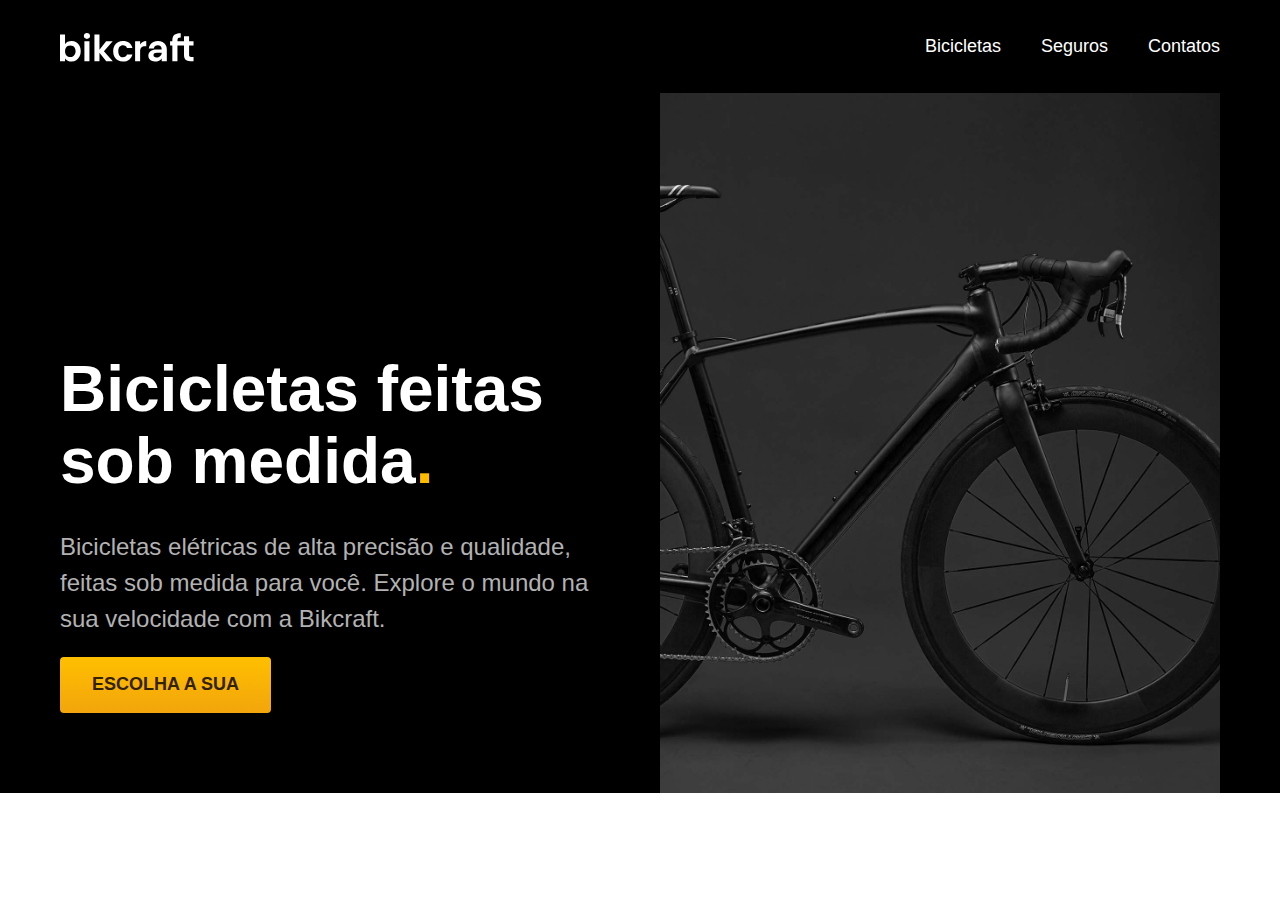
==== index.html @ 445f3d98 "introdução" ====
<!DOCTYPE html>
<html lang="pt-br">
<head>
    <meta charset="UTF-8">
    <meta name="viewport" content="width=device-width, initial-scale=1.0">
    <title>bikcraft - Bicicletas Elétricas</title>
    <meta name="description" content="Bicicletas elétricas de alta precisão
    e qualidade, feitas sob medida para
     você. Explore o mundo na sua velocidade com a Bikcraft.">
    <link rel="stylesheet" href="css/style.css">
</head>
<body>
<header class="header-bg">
    <div class="header">
        <a href="./"><img src="./img/bikcraft.svg" alt="logo"></a>

    <nav aria-label="primária">
        <ul class="header-menu">
            <li><a href="./bicicletas.html"> Bicicletas</a> </li>
            <li><a href="./seguros.html"> Seguros</a> </li>
            <li><a href="./contato.html"> Contatos</a> </li>
        </ul>

    </nav>
    </div>

</header>

<main class="introducao-bg">
    <div class="introducao">
        <div class="introducao-conteudo">
        <h1> Bicicletas feitas sob medida<span>.</span></h1>
        <p>Bicicletas elétricas de alta precisão e qualidade,
            feitas sob medida para você.
            Explore o mundo na sua velocidade com a Bikcraft.</p>
        <a href="./bicicletas.html">Escolha a sua</a>
        </div>
        <img src="./img/fotos/introducao.jpg" alt="bicicleta eletrica preta.">
    </div>

</main>
</body>
</html>
---- css/style.css ----
body {
    margin: 0px;
    font-family: Arial, Helvetica, sans-serif;
}

h1,
ul,
p {
    margin: 0px;
}

ul {
    padding: 0px;
    list-style: none;
}

a {
    text-decoration: none;
    color: inherit;
}

img {
    max-width: 100%;
    display: block;
}

.header-bg {
    background-color: #000000;
}

.header {
    display: flex;
    flex-wrap: wrap;
    gap: 20px;
    justify-content: space-between;
    align-items: center;
    box-sizing: border-box;
    padding: 20px;
    max-width: 1200px;
    margin-left: auto;
    margin-right: auto;
}

.header-menu {
    display: flex;
    flex-wrap: wrap;
    gap: 40px;
}

.header-menu a {
    color: #ffffff;
    display: inline-block;
    padding: 16px 0px;
    font-size: 18px;
    position: relative;
}

.header-menu a:after {
    content: "";
    display: block;
    height: 2px;
    width: 0px;
    background: #ffffff;
    margin-top: 4px;
    transition: 0.3s;
    position: absolute;
}

.header-menu a:hover:after {
    width: 100%;
}

@media (max-width: 800px) {
    .header-menu {
        gap: 20px;
    }
    .header-menu a {
        background: #111111;
        padding: 12px 16px;
        border-radius: 4px;
    }
    .header-menu a:hover {
        background-color: #2e2e2e;
    }
    .header a:after {
        display: none;
    }
}

@media (max-width: 600px) {
    .header-menu {
        gap: 12px;
    }
    .header-menu a {
        padding: 8px 12px;
        font-size: 14px;
    }
}

.introducao-bg {
    background: #000000;
    color: #ffffff;
}

.introducao {
    display: grid;
    grid-template-columns: 1fr 1fr;
    gap: 0px 40px;
    box-sizing: border-box;
    max-width: 1200px;
    padding-left: 20px;
    padding-right: 20px;
    margin-left: auto;
    margin-right: auto;
}

.introducao-conteudo {
    align-self: end;
    padding-bottom: 80px;
}

.introducao h1 {
    margin-bottom: 32px;
    font-size: 64px;
    line-height: 1.125;
}

.introducao h1 span {
    color: #ffbb00;
}

.introducao p {
    margin-bottom: 20px;
    font-size: 24px;
    line-height: 1.5;
    color: #b2b2b2;
}

.introducao a {
    display: inline-block;
    padding: 16px 32px;
    background: linear-gradient(#ffbf00, #f2a50c);
    border-radius: 4px;
    box-shadow: 0 1px 2px rgba(0, 0, 0, 0.1);
    text-transform: uppercase;
    color: #332200;
    font-size: 18px;
    line-height: 1.33;
    font-weight: bold;
}

.introducao a:hover {
    background: linear-gradient(#ffb60d, #e59317);
}
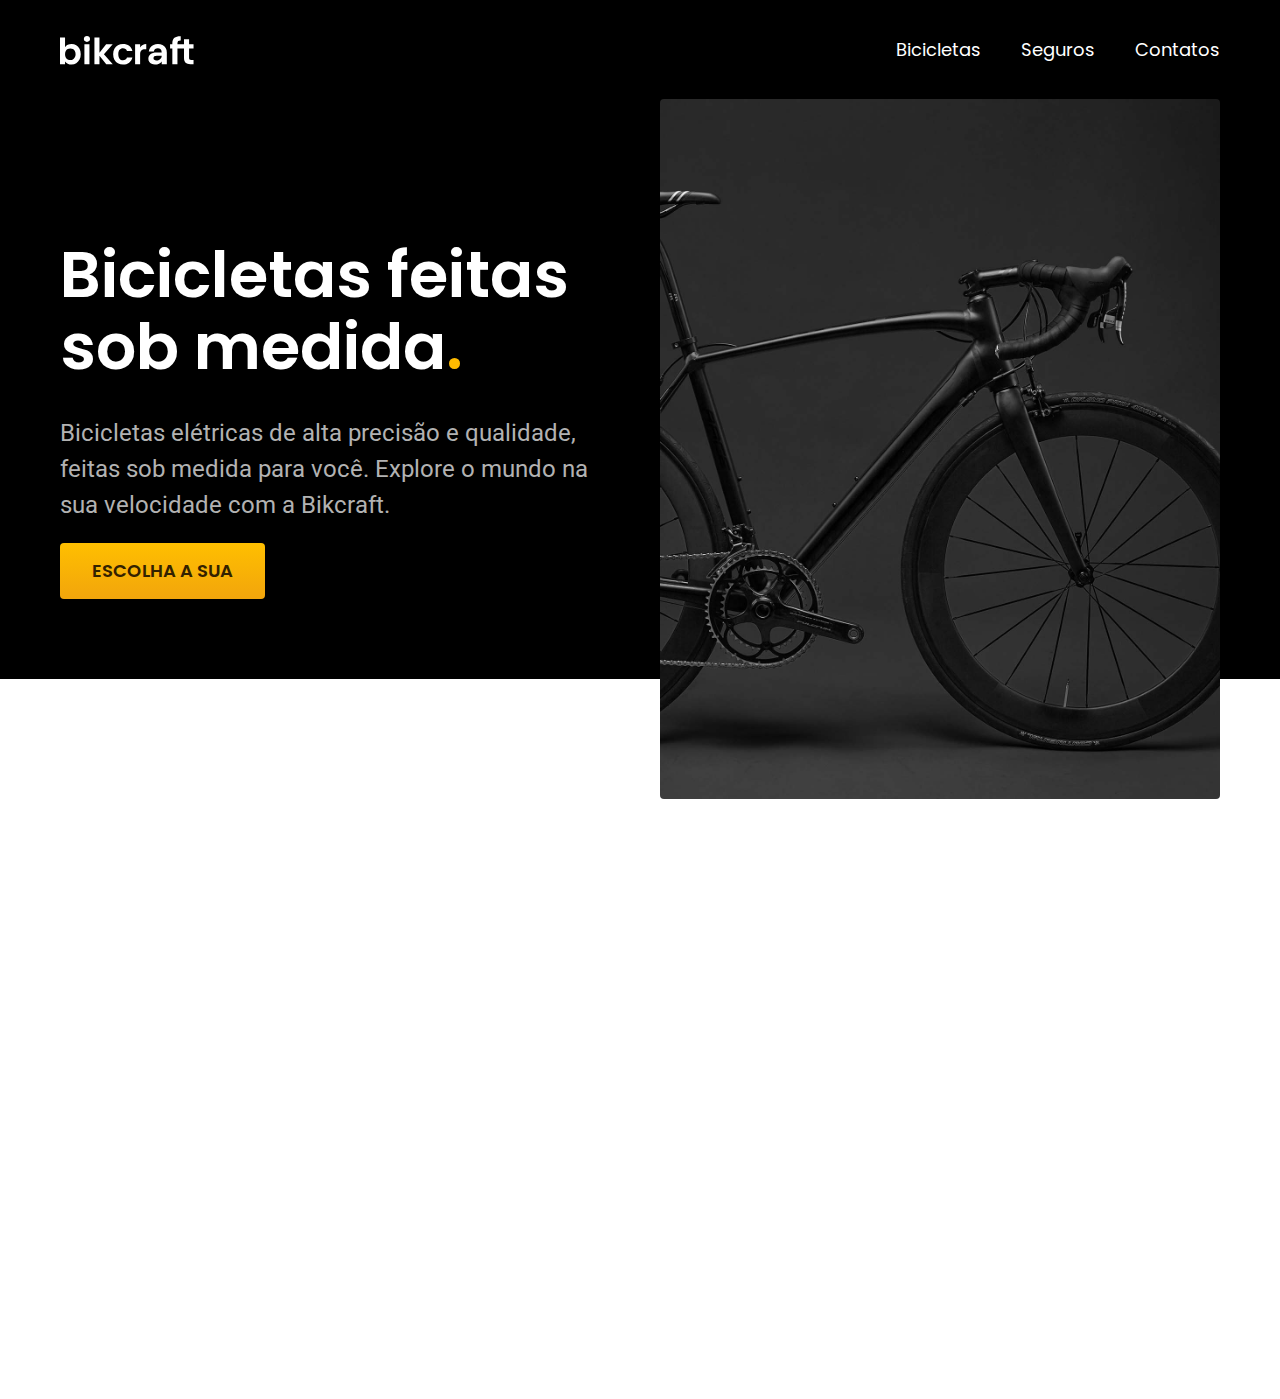
==== commit 9799bb34: "import css" ====
--- a/index.html
+++ b/index.html
@@ -8,6 +8,9 @@
     e qualidade, feitas sob medida para
      você. Explore o mundo na sua velocidade com a Bikcraft.">
     <link rel="stylesheet" href="css/style.css">
+    <link rel="preconnect" href="https://fonts.googleapis.com">
+    <link rel="preconnect" href="https://fonts.gstatic.com" crossorigin>
+    <link href="https://fonts.googleapis.com/css2?family=Poppins:wght@400;600&family=Roboto:wght@400;500&display=swap" rel="stylesheet">
 </head>
 <body>
 <header class="header-bg">
@@ -33,9 +36,11 @@
         <p>Bicicletas elétricas de alta precisão e qualidade,
             feitas sob medida para você.
             Explore o mundo na sua velocidade com a Bikcraft.</p>
-        <a href="./bicicletas.html">Escolha a sua</a>
+        <a class="botao" href="./bicicletas.html">Escolha a sua</a>
         </div>
+        <div>
         <img src="./img/fotos/introducao.jpg" alt="bicicleta eletrica preta.">
+        </div>
     </div>
 
 </main>
--- a/css/style.css
+++ b/css/style.css
@@ -1,154 +1,5 @@
-body {
-    margin: 0px;
-    font-family: Arial, Helvetica, sans-serif;
-}
+@import "global/header.css";
+@import "global/global.css";
+@import "home/introducao.css";
+@import "utilidades/componentes.css";
 
-h1,
-ul,
-p {
-    margin: 0px;
-}
-
-ul {
-    padding: 0px;
-    list-style: none;
-}
-
-a {
-    text-decoration: none;
-    color: inherit;
-}
-
-img {
-    max-width: 100%;
-    display: block;
-}
-
-.header-bg {
-    background-color: #000000;
-}
-
-.header {
-    display: flex;
-    flex-wrap: wrap;
-    gap: 20px;
-    justify-content: space-between;
-    align-items: center;
-    box-sizing: border-box;
-    padding: 20px;
-    max-width: 1200px;
-    margin-left: auto;
-    margin-right: auto;
-}
-
-.header-menu {
-    display: flex;
-    flex-wrap: wrap;
-    gap: 40px;
-}
-
-.header-menu a {
-    color: #ffffff;
-    display: inline-block;
-    padding: 16px 0px;
-    font-size: 18px;
-    position: relative;
-}
-
-.header-menu a:after {
-    content: "";
-    display: block;
-    height: 2px;
-    width: 0px;
-    background: #ffffff;
-    margin-top: 4px;
-    transition: 0.3s;
-    position: absolute;
-}
-
-.header-menu a:hover:after {
-    width: 100%;
-}
-
-@media (max-width: 800px) {
-    .header-menu {
-        gap: 20px;
-    }
-    .header-menu a {
-        background: #111111;
-        padding: 12px 16px;
-        border-radius: 4px;
-    }
-    .header-menu a:hover {
-        background-color: #2e2e2e;
-    }
-    .header a:after {
-        display: none;
-    }
-}
-
-@media (max-width: 600px) {
-    .header-menu {
-        gap: 12px;
-    }
-    .header-menu a {
-        padding: 8px 12px;
-        font-size: 14px;
-    }
-}
-
-.introducao-bg {
-    background: #000000;
-    color: #ffffff;
-}
-
-.introducao {
-    display: grid;
-    grid-template-columns: 1fr 1fr;
-    gap: 0px 40px;
-    box-sizing: border-box;
-    max-width: 1200px;
-    padding-left: 20px;
-    padding-right: 20px;
-    margin-left: auto;
-    margin-right: auto;
-}
-
-.introducao-conteudo {
-    align-self: end;
-    padding-bottom: 80px;
-}
-
-.introducao h1 {
-    margin-bottom: 32px;
-    font-size: 64px;
-    line-height: 1.125;
-}
-
-.introducao h1 span {
-    color: #ffbb00;
-}
-
-.introducao p {
-    margin-bottom: 20px;
-    font-size: 24px;
-    line-height: 1.5;
-    color: #b2b2b2;
-}
-
-.introducao a {
-    display: inline-block;
-    padding: 16px 32px;
-    background: linear-gradient(#ffbf00, #f2a50c);
-    border-radius: 4px;
-    box-shadow: 0 1px 2px rgba(0, 0, 0, 0.1);
-    text-transform: uppercase;
-    color: #332200;
-    font-size: 18px;
-    line-height: 1.33;
-    font-weight: bold;
-}
-
-.introducao a:hover {
-    background: linear-gradient(#ffb60d, #e59317);
-}
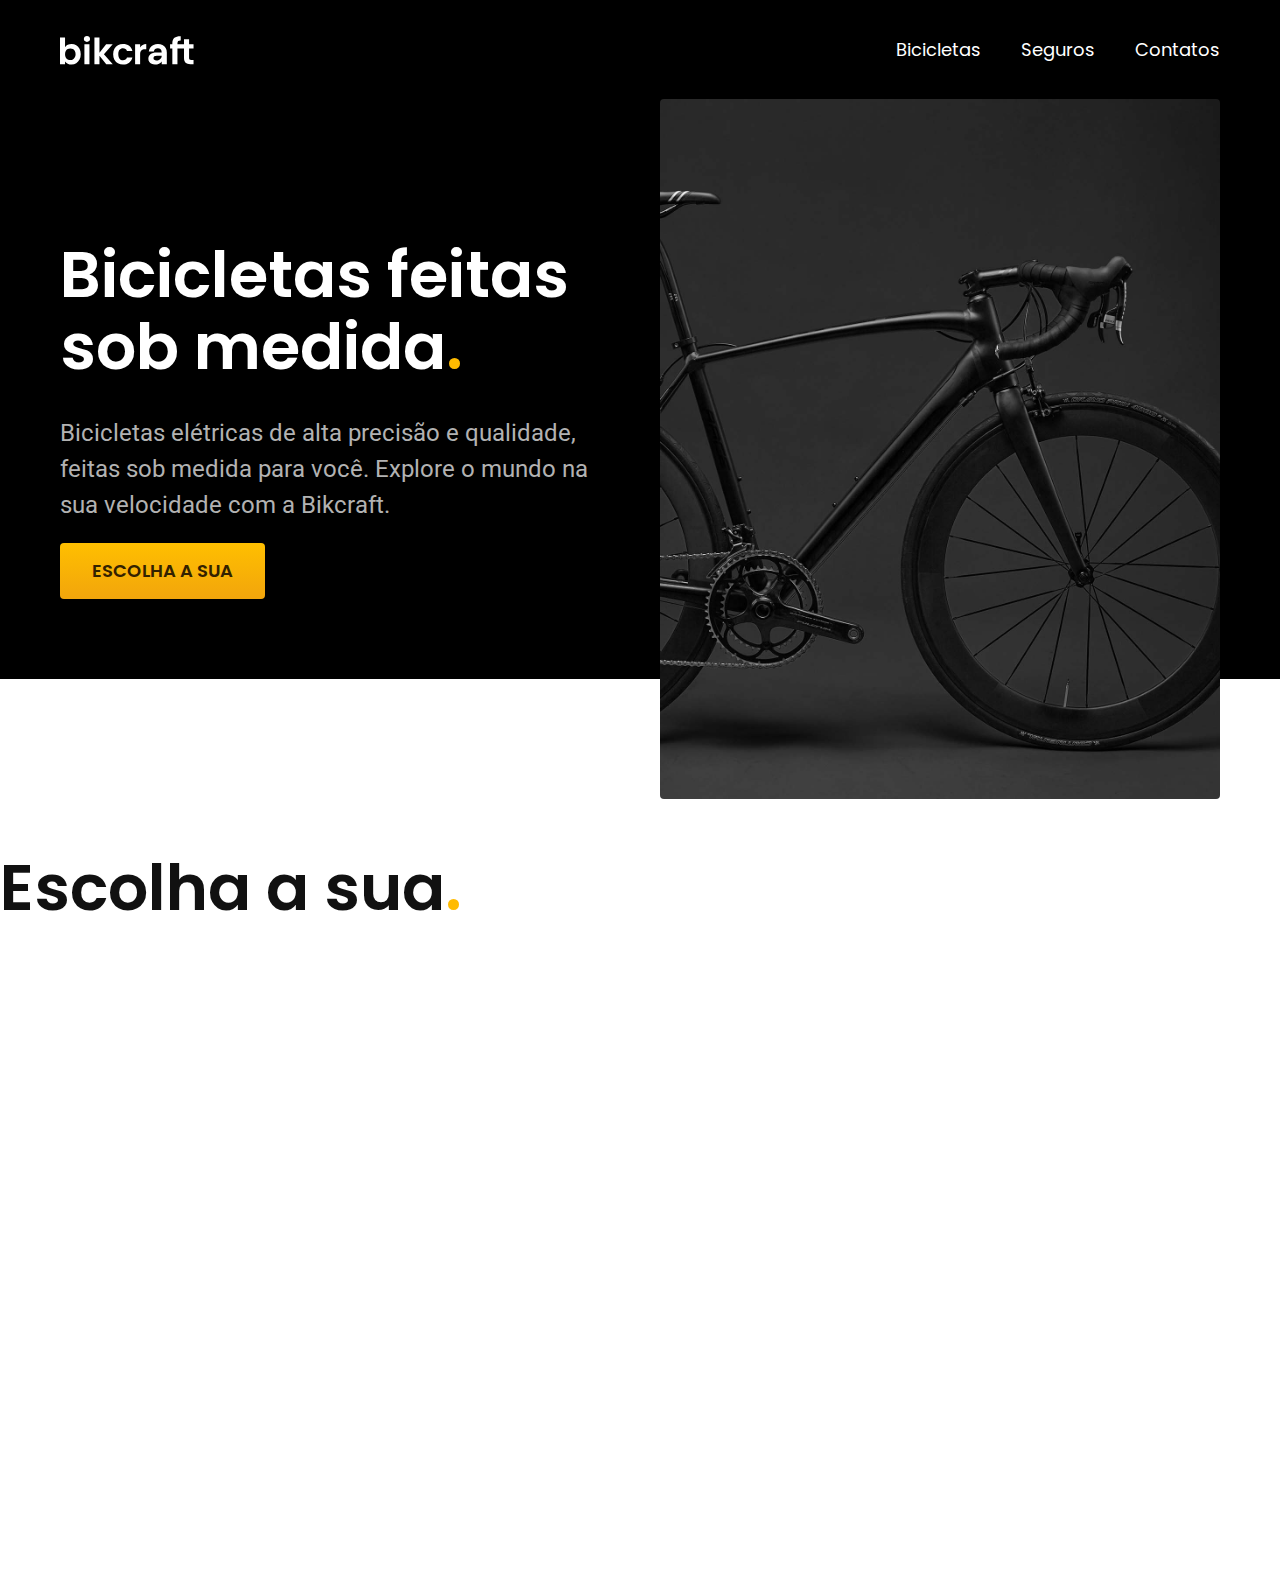
==== commit c0d3f41f: "css utilitario" ====
--- a/index.html
+++ b/index.html
@@ -18,7 +18,7 @@
         <a href="./"><img src="./img/bikcraft.svg" alt="logo"></a>
 
     <nav aria-label="primária">
-        <ul class="header-menu">
+        <ul class="header-menu cor-0">
             <li><a href="./bicicletas.html"> Bicicletas</a> </li>
             <li><a href="./seguros.html"> Seguros</a> </li>
             <li><a href="./contato.html"> Contatos</a> </li>
@@ -32,8 +32,8 @@
 <main class="introducao-bg">
     <div class="introducao">
         <div class="introducao-conteudo">
-        <h1> Bicicletas feitas sob medida<span>.</span></h1>
-        <p>Bicicletas elétricas de alta precisão e qualidade,
+        <h1 class="texto-grande cor-0"> Bicicletas feitas sob medida<span class="cor-p1">.</span></h1>
+        <p class="texto-medio cor-5 ">Bicicletas elétricas de alta precisão e qualidade,
             feitas sob medida para você.
             Explore o mundo na sua velocidade com a Bikcraft.</p>
         <a class="botao" href="./bicicletas.html">Escolha a sua</a>
@@ -44,5 +44,7 @@
     </div>
 
 </main>
+
+<h2 class="texto-grande"> Escolha a sua<span class="cor-p1">.</span></h2>
 </body>
 </html>--- a/css/style.css
+++ b/css/style.css
@@ -1,5 +1,13 @@
+@import "global/global.css";
+@import"./utilidades/tipografia.css";
+@import"./utilidades/cores.css";
 @import "global/header.css";
-@import "global/global.css";
-@import "home/introducao.css";
+
+
+/*Utilidades*/
 @import "utilidades/componentes.css";
 
+
+/*Home*/
+@import "home/introducao.css";
+
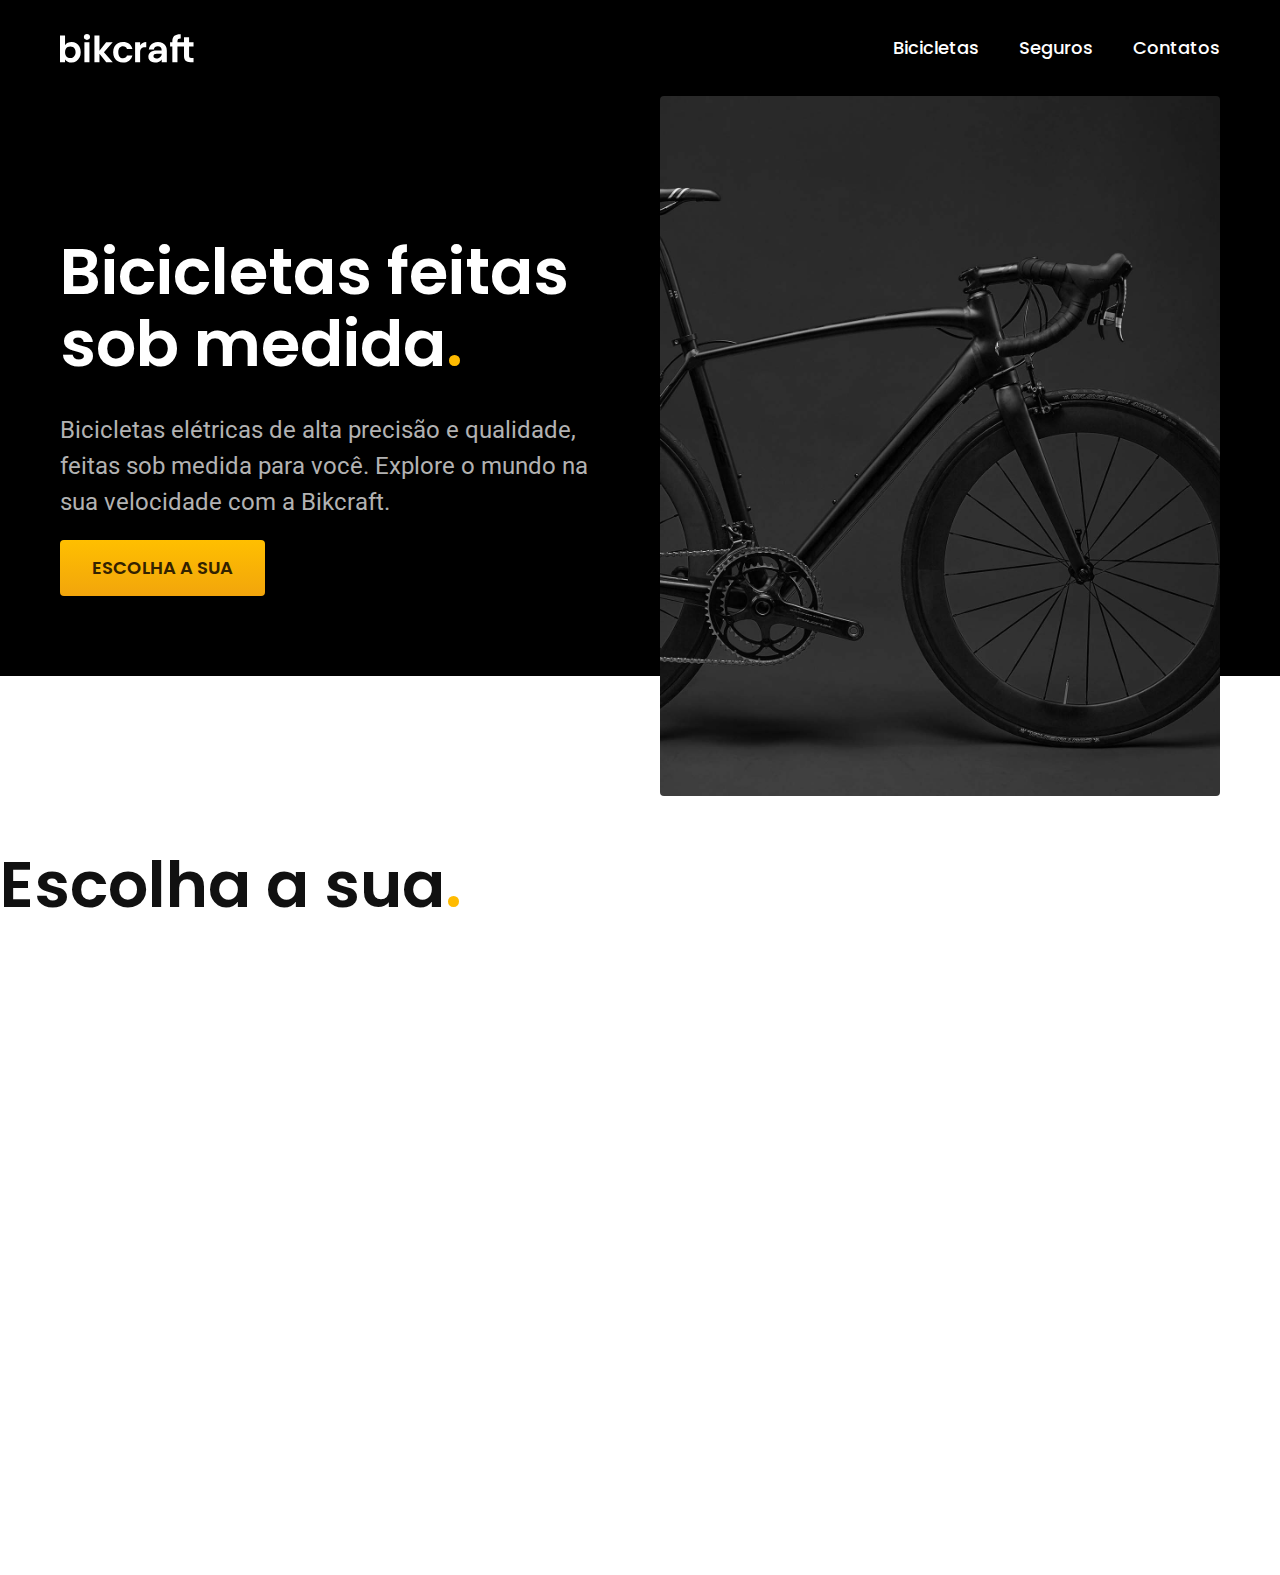
==== commit 6e128f8d: "tipografia utilitario" ====
--- a/index.html
+++ b/index.html
@@ -18,7 +18,7 @@
         <a href="./"><img src="./img/bikcraft.svg" alt="logo"></a>
 
     <nav aria-label="primária">
-        <ul class="header-menu cor-0">
+        <ul class="header-menu font-1-m cor-0">
             <li><a href="./bicicletas.html"> Bicicletas</a> </li>
             <li><a href="./seguros.html"> Seguros</a> </li>
             <li><a href="./contato.html"> Contatos</a> </li>
@@ -32,8 +32,8 @@
 <main class="introducao-bg">
     <div class="introducao">
         <div class="introducao-conteudo">
-        <h1 class="texto-grande cor-0"> Bicicletas feitas sob medida<span class="cor-p1">.</span></h1>
-        <p class="texto-medio cor-5 ">Bicicletas elétricas de alta precisão e qualidade,
+        <h1 class="font-1-xxl cor-0"> Bicicletas feitas sob medida<span class="cor-p1">.</span></h1>
+        <p class="font-2-l cor-5 ">Bicicletas elétricas de alta precisão e qualidade,
             feitas sob medida para você.
             Explore o mundo na sua velocidade com a Bikcraft.</p>
         <a class="botao" href="./bicicletas.html">Escolha a sua</a>
@@ -45,6 +45,6 @@
 
 </main>
 
-<h2 class="texto-grande"> Escolha a sua<span class="cor-p1">.</span></h2>
+<h2 class="font-1-xxl"> Escolha a sua<span class="cor-p1">.</span></h2>
 </body>
 </html>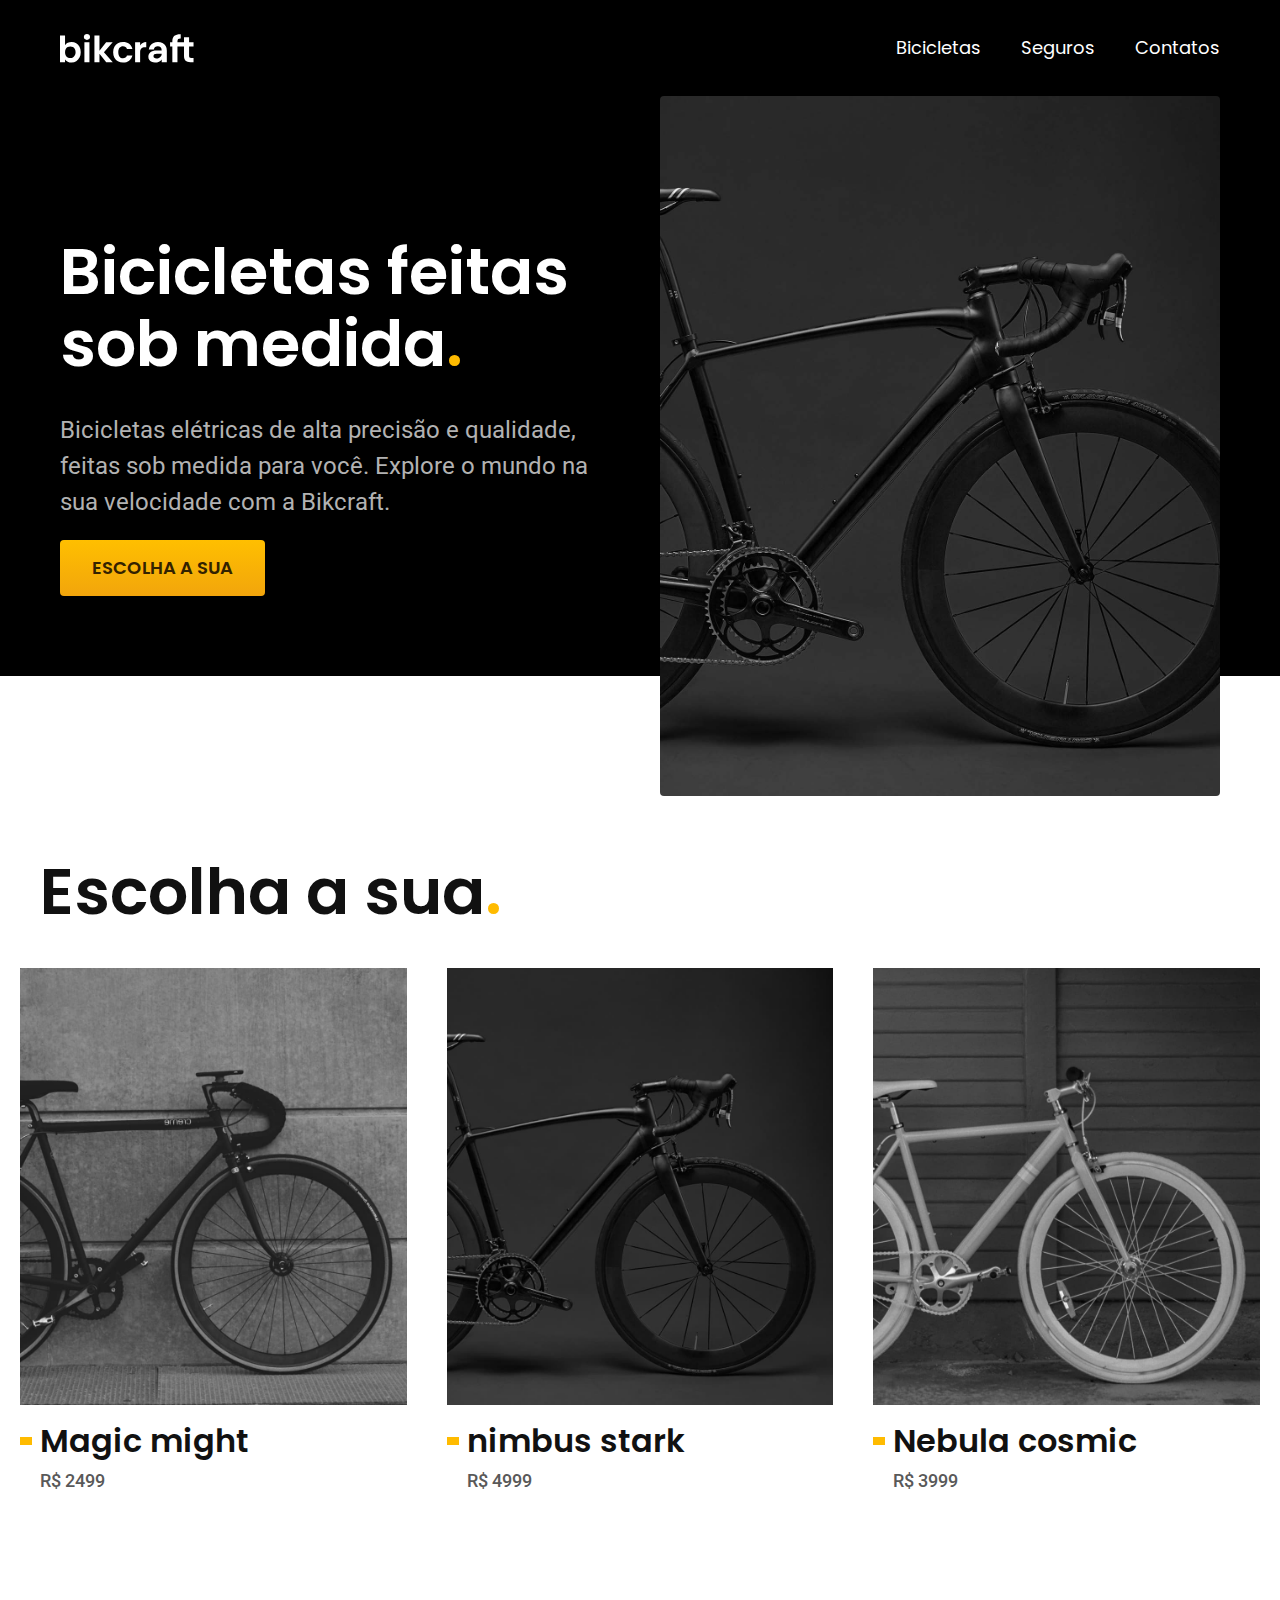
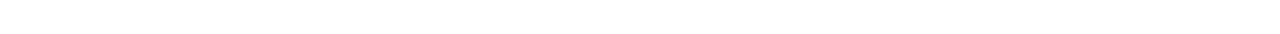
==== commit b75112e4: "bicicletas lista css" ====
--- a/index.html
+++ b/index.html
@@ -10,21 +10,22 @@
     <link rel="stylesheet" href="css/style.css">
     <link rel="preconnect" href="https://fonts.googleapis.com">
     <link rel="preconnect" href="https://fonts.gstatic.com" crossorigin>
-    <link href="https://fonts.googleapis.com/css2?family=Poppins:wght@400;600&family=Roboto:wght@400;500&display=swap" rel="stylesheet">
+    <link href="https://fonts.googleapis.com/css2?family=Poppins:wght@400;600&family=Roboto:wght@400;500&display=swap"
+          rel="stylesheet">
 </head>
 <body>
 <header class="header-bg">
     <div class="header">
         <a href="./"><img src="./img/bikcraft.svg" alt="logo"></a>
 
-    <nav aria-label="primária">
-        <ul class="header-menu font-1-m cor-0">
-            <li><a href="./bicicletas.html"> Bicicletas</a> </li>
-            <li><a href="./seguros.html"> Seguros</a> </li>
-            <li><a href="./contato.html"> Contatos</a> </li>
-        </ul>
+        <nav aria-label="primária">
+            <ul class="header-menu font-1-m cor-0">
+                <li><a href="./bicicletas.html"> Bicicletas</a></li>
+                <li><a href="./seguros.html"> Seguros</a></li>
+                <li><a href="./contato.html"> Contatos</a></li>
+            </ul>
 
-    </nav>
+        </nav>
     </div>
 
 </header>
@@ -32,19 +33,43 @@
 <main class="introducao-bg">
     <div class="introducao">
         <div class="introducao-conteudo">
-        <h1 class="font-1-xxl cor-0"> Bicicletas feitas sob medida<span class="cor-p1">.</span></h1>
-        <p class="font-2-l cor-5 ">Bicicletas elétricas de alta precisão e qualidade,
-            feitas sob medida para você.
-            Explore o mundo na sua velocidade com a Bikcraft.</p>
-        <a class="botao" href="./bicicletas.html">Escolha a sua</a>
+            <h1 class="font-1-xxl cor-0"> Bicicletas feitas sob medida<span class="cor-p1">.</span></h1>
+            <p class="font-2-l cor-5 ">Bicicletas elétricas de alta precisão e qualidade,
+                feitas sob medida para você.
+                Explore o mundo na sua velocidade com a Bikcraft.</p>
+            <a class="botao" href="./bicicletas.html">Escolha a sua</a>
         </div>
         <div>
-        <img src="./img/fotos/introducao.jpg" alt="bicicleta eletrica preta.">
+            <img src="./img/fotos/introducao.jpg" alt="bicicleta eletrica preta.">
         </div>
     </div>
 
 </main>
+<article class="bicicletas-lista">
+    <h2 class="font-1-xxl"> Escolha a sua<span class="cor-p1">.</span></h2>
 
-<h2 class="font-1-xxl"> Escolha a sua<span class="cor-p1">.</span></h2>
+    <ul>
+        <li><a href="./bicicletas/magic.html">
+            <img src="img/bicicletas/magic-home.jpg " alt="Bicicleta preta">
+            <h3 class="font-1-xl"> Magic might</h3>
+            <span class="font-2-m cor-8"> R$ 2499</span>
+        </a>
+        </li>
+        <li><a href="./bicicletas/ninmbus.html">
+            <img src="img/bicicletas/nimbus-home.jpg " alt="Bicicleta preta">
+            <h3 class="font-1-xl"> nimbus stark</h3>
+            <span class="font-2-m cor-8"> R$ 4999</span>
+        </a>
+        </li>
+        <li><a href="./bicicletas/nebula.html">
+            <img src="img/bicicletas/nebula-home.jpg " alt="Bicicleta preta">
+            <h3 class="font-1-xl"> Nebula cosmic</h3>
+            <span class="font-2-m cor-8"> R$ 3999</span>
+        </a>
+        </li>
+
+    </ul>
+</article>
+
 </body>
 </html>--- a/css/style.css
+++ b/css/style.css
@@ -11,3 +11,5 @@
 /*Home*/
 @import "home/introducao.css";
 
+/*Bicicletas*/
+@import "bicicletas/bicicletas-lista.css";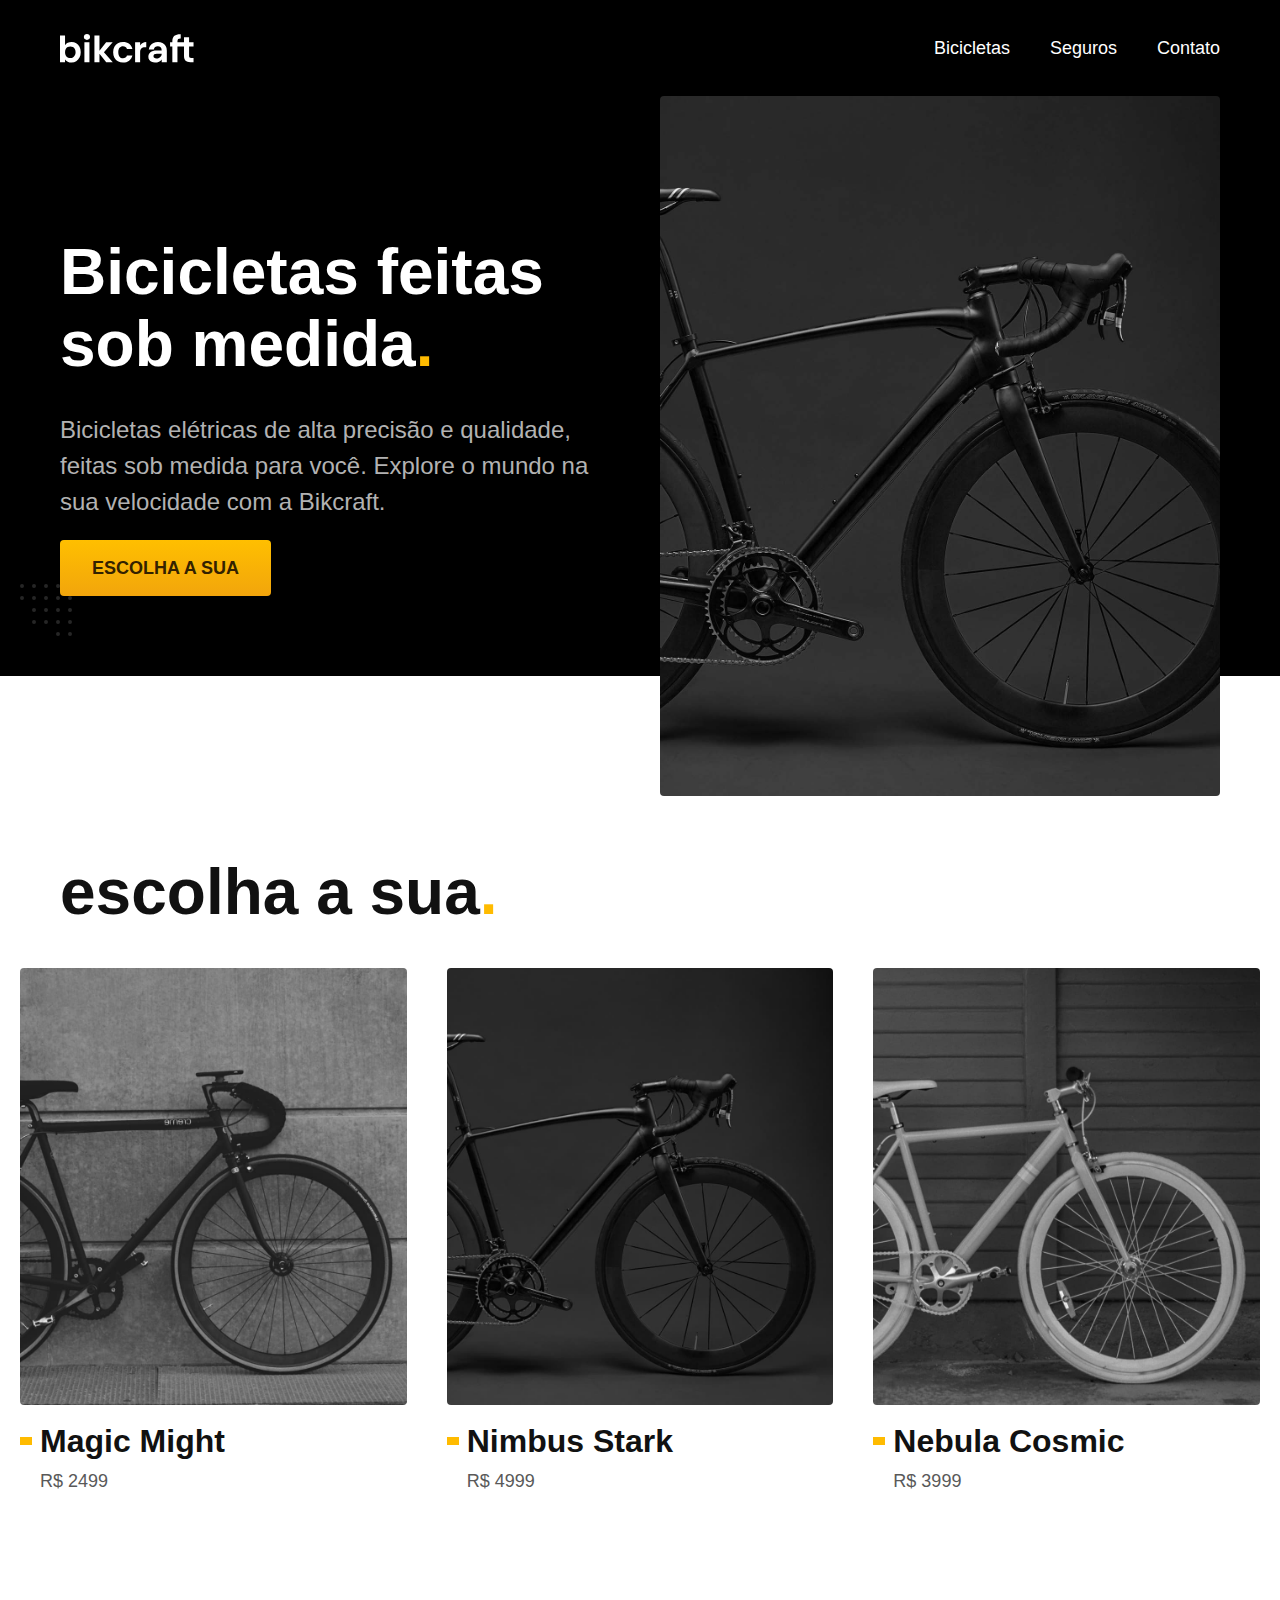
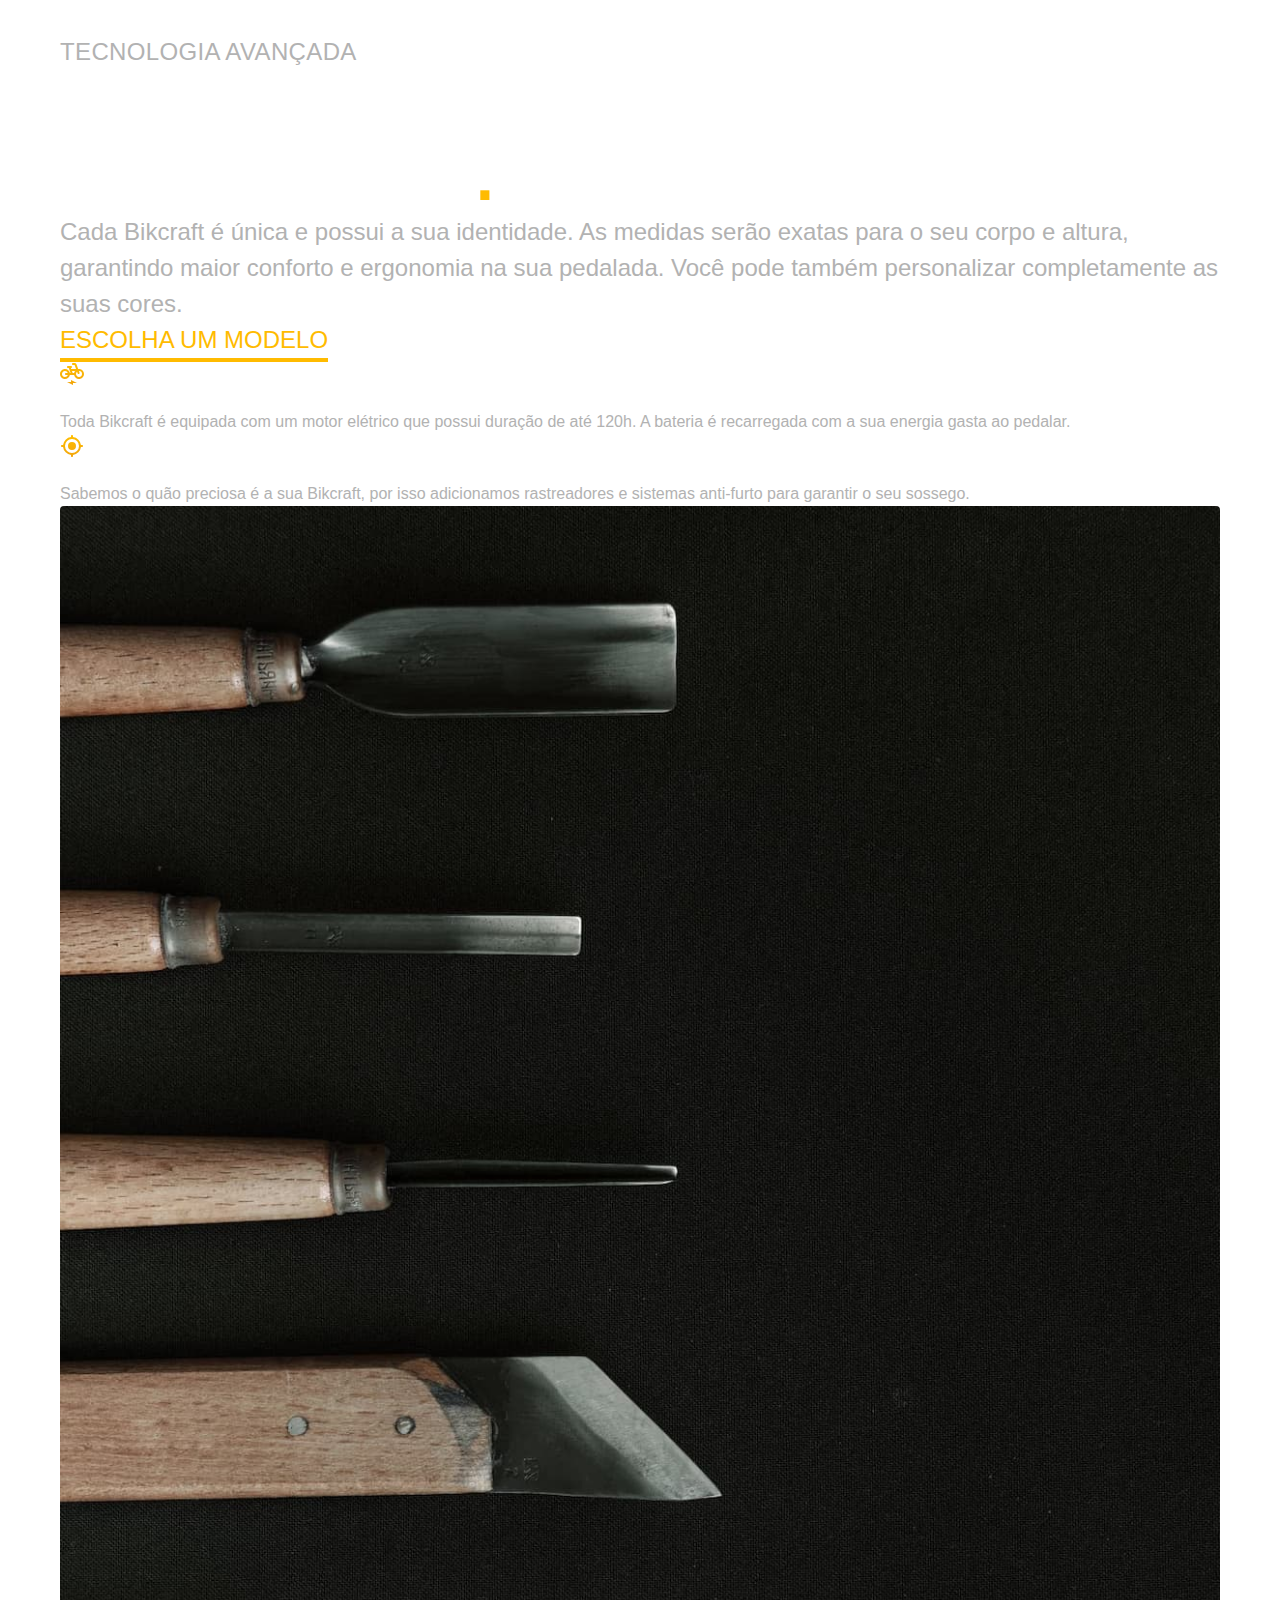
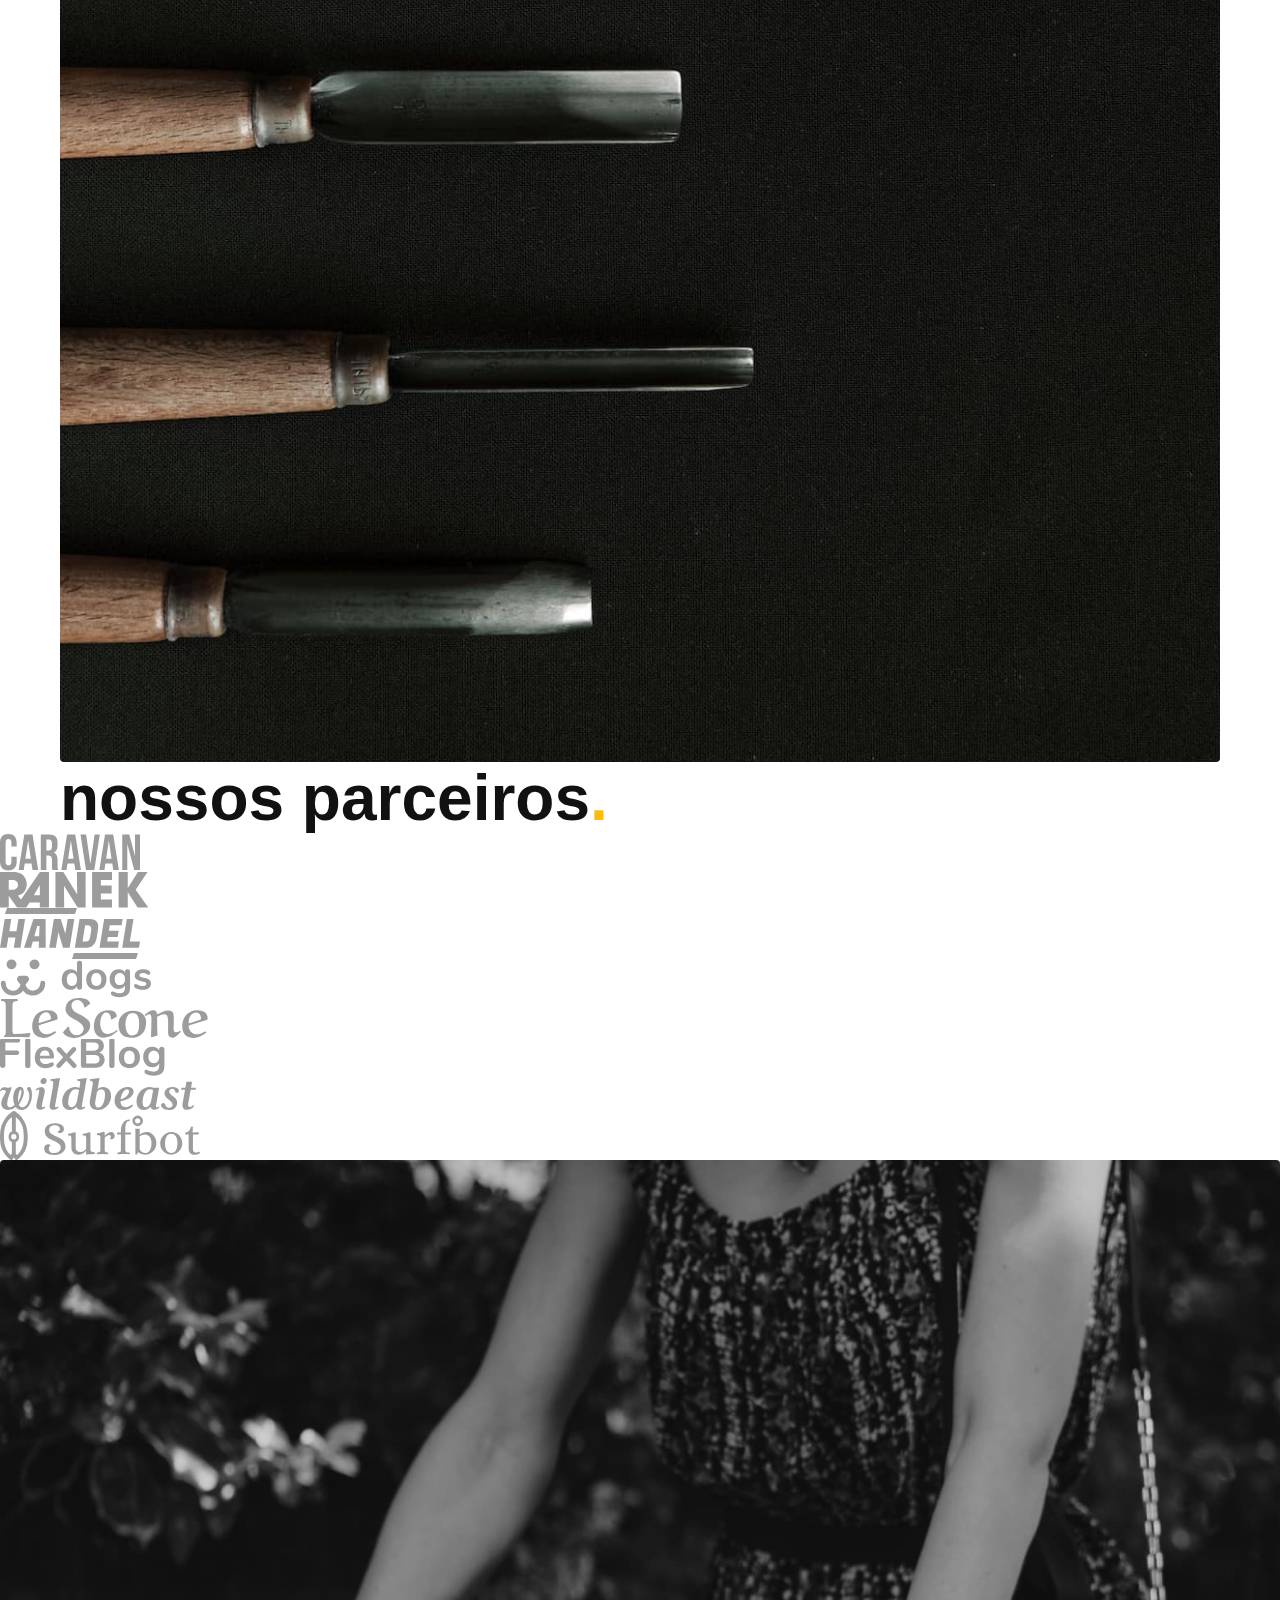
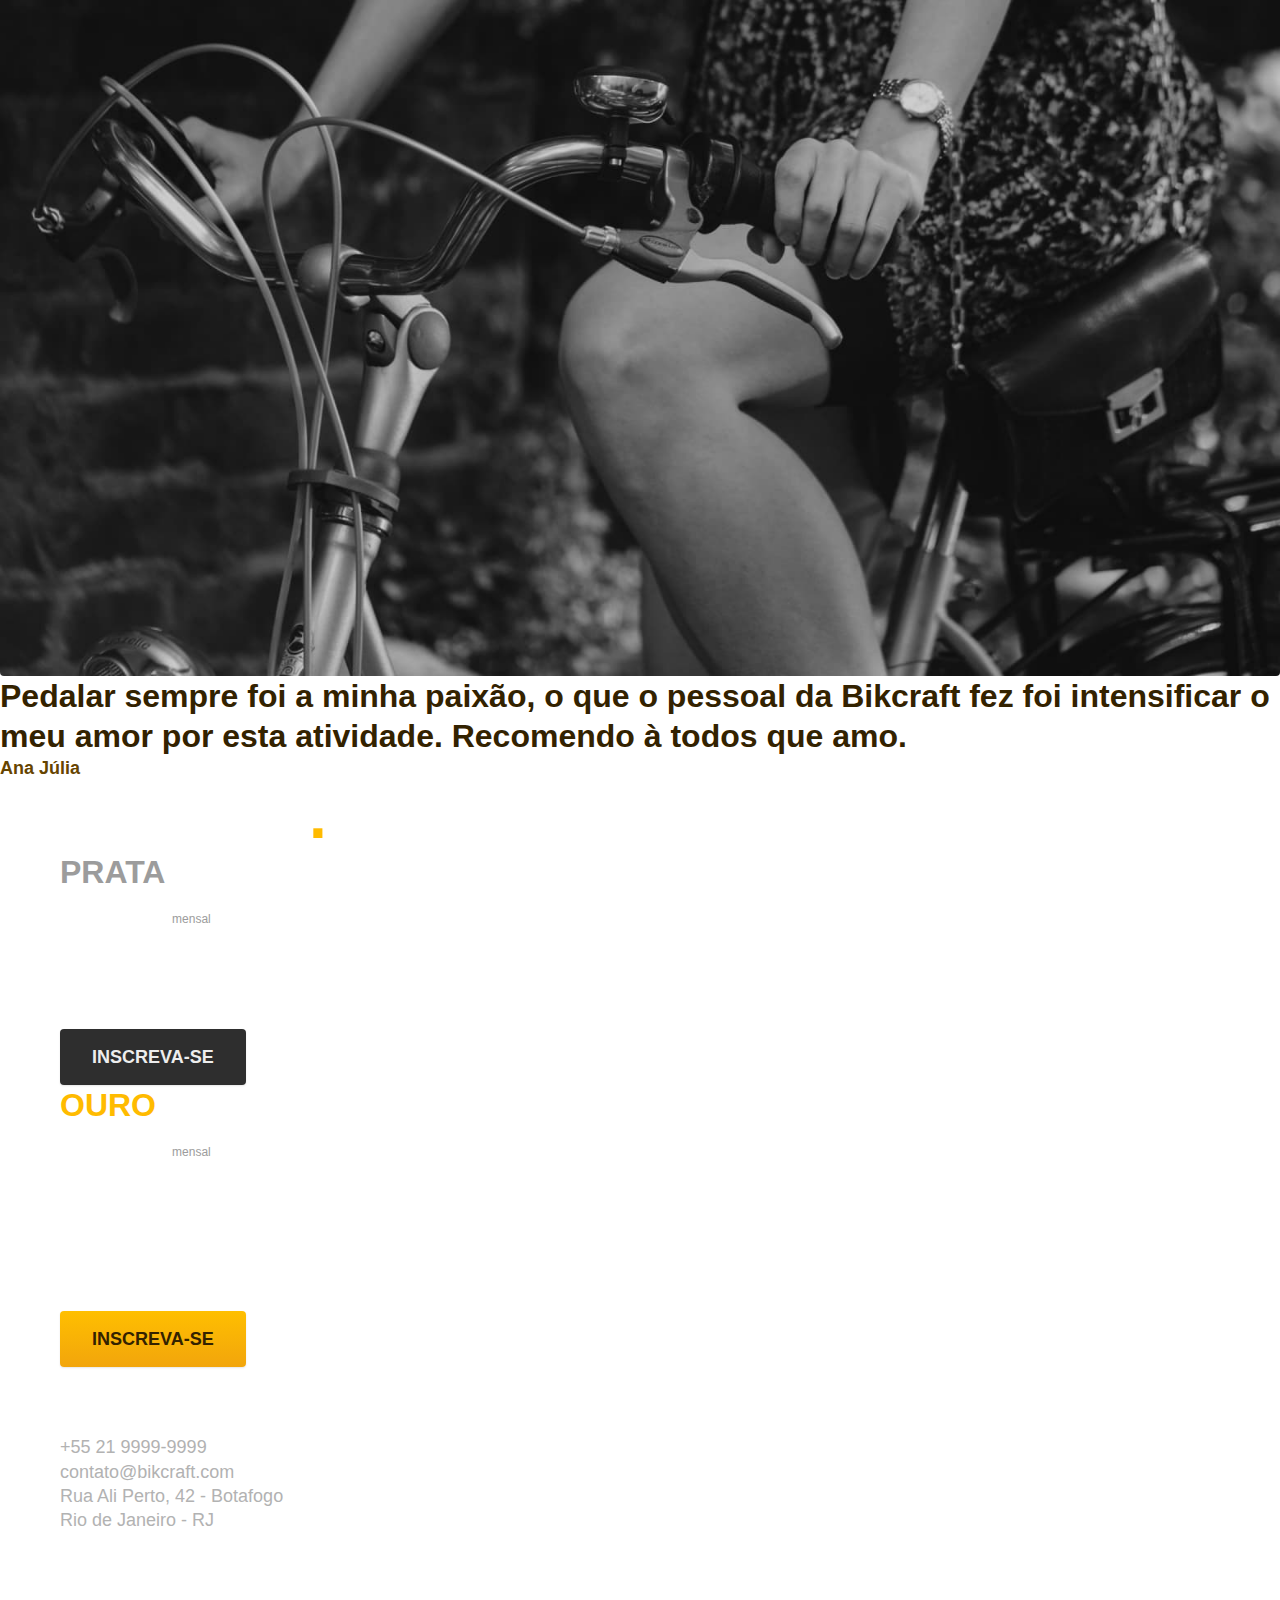
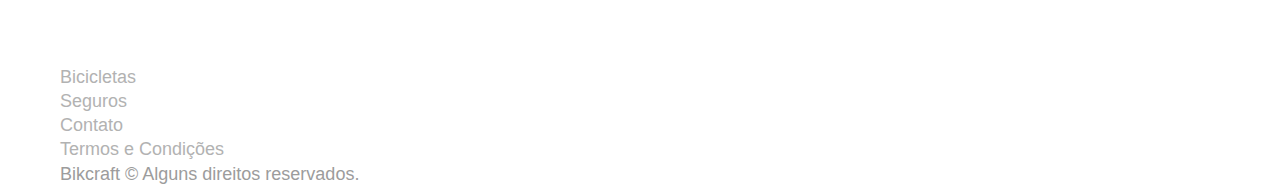
==== commit afe1d610: "..." ====
--- a/index.html
+++ b/index.html
@@ -1,75 +1,197 @@
 <!DOCTYPE html>
 <html lang="pt-br">
+
 <head>
-    <meta charset="UTF-8">
-    <meta name="viewport" content="width=device-width, initial-scale=1.0">
-    <title>bikcraft - Bicicletas Elétricas</title>
-    <meta name="description" content="Bicicletas elétricas de alta precisão
-    e qualidade, feitas sob medida para
-     você. Explore o mundo na sua velocidade com a Bikcraft.">
-    <link rel="stylesheet" href="css/style.css">
-    <link rel="preconnect" href="https://fonts.googleapis.com">
-    <link rel="preconnect" href="https://fonts.gstatic.com" crossorigin>
-    <link href="https://fonts.googleapis.com/css2?family=Poppins:wght@400;600&family=Roboto:wght@400;500&display=swap"
-          rel="stylesheet">
+  <meta charset="UTF-8">
+  <meta name="viewport" content="width=device-width, initial-scale=1.0">
+
+  <title>Bikcraft - Bicicletas Elétricas</title>
+  <meta name="description" content="Bicicletas elétricas de alta precisão e qualidade, feitas sob medida para o cliente. Explore o mundo na sua velocidade com a Bikcraft.">
+
+  <link rel="preload" href="./css/style.css" as="style">
+  <link rel="stylesheet" href="./css/style.css">
 </head>
+
 <body>
-<header class="header-bg">
-    <div class="header">
-        <a href="./"><img src="./img/bikcraft.svg" alt="logo"></a>
+  <header class="header-bg">
+    <div class="header container">
+      <a href="./">
+        <img src="./img/bikcraft.svg" width="136" height="32" alt="Bikcraft">
+      </a>
 
-        <nav aria-label="primária">
-            <ul class="header-menu font-1-m cor-0">
-                <li><a href="./bicicletas.html"> Bicicletas</a></li>
-                <li><a href="./seguros.html"> Seguros</a></li>
-                <li><a href="./contato.html"> Contatos</a></li>
-            </ul>
+      <nav aria-label="primaria">
+        <ul class="header-menu font-1-m cor-0">
+          <li><a href="./bicicletas.html">Bicicletas</a></li>
+          <li><a href="./seguros.html">Seguros</a></li>
+          <li><a href="./contato.html">Contato</a></li>
+        </ul>
+      </nav>
+    </div>
+  </header>
 
-        </nav>
+  <main class="introducao-bg">
+    <div class="introducao container">
+      <div class="introducao-conteudo">
+        <h1 class="font-1-xxl cor-0">Bicicletas feitas sob medida<span class="cor-p1">.</span></h1>
+        <p class="font-2-l cor-5">Bicicletas elétricas de alta precisão e qualidade, feitas sob medida para você. Explore o mundo na sua velocidade com a Bikcraft.</p>
+        <a class="botao" href="./bicicletas.html">Escolha a sua</a>
+      </div>
+      <picture>
+        <source media="(max-width: 800px)" srcset="./img/bicicletas/nimbus.jpg">
+        <img src="./img/fotos/introducao.jpg" width="1280" height="1600" alt="Bicicleta elétrica preta.">
+      </picture>
     </div>
+  </main>
 
-</header>
-
-<main class="introducao-bg">
-    <div class="introducao">
-        <div class="introducao-conteudo">
-            <h1 class="font-1-xxl cor-0"> Bicicletas feitas sob medida<span class="cor-p1">.</span></h1>
-            <p class="font-2-l cor-5 ">Bicicletas elétricas de alta precisão e qualidade,
-                feitas sob medida para você.
-                Explore o mundo na sua velocidade com a Bikcraft.</p>
-            <a class="botao" href="./bicicletas.html">Escolha a sua</a>
-        </div>
-        <div>
-            <img src="./img/fotos/introducao.jpg" alt="bicicleta eletrica preta.">
-        </div>
-    </div>
-
-</main>
-<article class="bicicletas-lista">
-    <h2 class="font-1-xxl"> Escolha a sua<span class="cor-p1">.</span></h2>
+  <article class="bicicletas-lista">
+    <h2 class="container font-1-xxl">escolha a sua<span class="cor-p1">.</span></h2>
 
     <ul>
-        <li><a href="./bicicletas/magic.html">
-            <img src="img/bicicletas/magic-home.jpg " alt="Bicicleta preta">
-            <h3 class="font-1-xl"> Magic might</h3>
-            <span class="font-2-m cor-8"> R$ 2499</span>
+      <li>
+        <a href="./bicicletas/magic.html">
+          <img src="./img/bicicletas/magic-home.jpg" alt="Bicicleta preta" width="920" height="1040">
+          <h3 class="font-1-xl">Magic Might</h3>
+          <span class="font-2-m cor-8">R$ 2499</span>
         </a>
-        </li>
-        <li><a href="./bicicletas/ninmbus.html">
-            <img src="img/bicicletas/nimbus-home.jpg " alt="Bicicleta preta">
-            <h3 class="font-1-xl"> nimbus stark</h3>
-            <span class="font-2-m cor-8"> R$ 4999</span>
+      </li>
+      <li>
+        <a href="./bicicletas/nimbus.html">
+          <img src="./img/bicicletas/nimbus-home.jpg" alt="Bicicleta preta" width="920" height="1040">
+          <h3 class="font-1-xl">Nimbus Stark</h3>
+          <span class="font-2-m cor-8">R$ 4999</span>
         </a>
-        </li>
-        <li><a href="./bicicletas/nebula.html">
-            <img src="img/bicicletas/nebula-home.jpg " alt="Bicicleta preta">
-            <h3 class="font-1-xl"> Nebula cosmic</h3>
-            <span class="font-2-m cor-8"> R$ 3999</span>
+      </li>
+      <li>
+        <a href="./bicicletas/nebula.html">
+          <img src="./img/bicicletas/nebula-home.jpg" alt="Bicicleta preta" width="920" height="1040">
+          <h3 class="font-1-xl">Nebula Cosmic</h3>
+          <span class="font-2-m cor-8">R$ 3999</span>
         </a>
-        </li>
+      </li>
+    </ul>
+  </article>
 
+  <article class="tecnologia-bg">
+    <div class="tecnologia container">
+      <div class="tecnologia-conteudo">
+        <span class="font-2-l-b cor-5">Tecnologia Avançada</span>
+        <h2 class="font-1-xxl cor-0">você escolhe as suas cores e componentes<span class="cor-p1">.</span></h2>
+        <p class="font-2-l cor-5">Cada Bikcraft é única e possui a sua identidade. As medidas serão exatas para o seu corpo e altura, garantindo maior conforto e ergonomia na sua pedalada. Você pode também personalizar completamente as suas cores.</p>
+        <a class="link" href="./bicicletas.html">Escolha um modelo</a>
+        <div class="tecnologia-vantagens">
+          <div>
+            <img src="./img/icones/eletrica.svg" width="24" height="24" alt="">
+            <h3 class="font-1-m cor-0">Motor Elétrico</h3>
+            <p class="font-2-s cor-5">Toda Bikcraft é equipada com um motor elétrico que possui duração de até 120h. A bateria é recarregada com a sua energia gasta ao pedalar.</p>
+          </div>
+          <div>
+            <img src="./img/icones/rastreador.svg" width="24" height="24" alt="">
+            <h3 class="font-1-m cor-0">Rastreador</h3>
+            <p class="font-2-s cor-5">Sabemos o quão preciosa é a sua Bikcraft, por isso adicionamos rastreadores e sistemas anti-furto para garantir o seu sossego.</p>
+          </div>
+        </div>
+      </div>
+      <div class="tecnologia-imagem">
+        <img src="./img/fotos/tecnologia.jpg" width="1200" height="1920" alt="">
+      </div>
+    </div>
+  </article>
+
+  <section class="parceiros" aria-label="Nossos Parceiros">
+    <h2 class="container font-1-xxl">nossos parceiros<span class="cor-p1">.</span></h2>
+
+    <ul>
+      <li><img src="./img/parceiros/caravan.svg" alt="Caravan" width="140" height="38"></li>
+      <li><img src="./img/parceiros/ranek.svg" alt="Ranek" width="149" height="36"></li>
+      <li><img src="./img/parceiros/handel.svg" alt="Handel" width="140" height="50"></li>
+      <li><img src="./img/parceiros/dogs.svg" alt="Dogs" width="152" height="39"></li>
+      <li><img src="./img/parceiros/lescone.svg" alt="LeScone" width="208" height="41"></li>
+      <li><img src="./img/parceiros/flexblog.svg" alt="FlexBlog" width="165" height="38"></li>
+      <li><img src="./img/parceiros/wildbeast.svg" alt="Wildbeast" width="196" height="34"></li>
+      <li><img src="./img/parceiros/surfbot.svg" alt="Surfbot" width="200" height="49"></li>
     </ul>
-</article>
+  </section>
 
+  <section class="depoimento" aria-label="Depoimento">
+    <div>
+      <img src="./img/fotos/depoimento.jpg" width="1560" height="1360" alt="Pessoa pedalando uma bicicleta Bikcraft">
+    </div>
+    <div class="depoimento-conteudo">
+      <blockquote class="font-1-xl cor-p5">
+        <p>Pedalar sempre foi a minha paixão, o que o pessoal da Bikcraft fez foi intensificar o meu amor por esta atividade. Recomendo à todos que amo.</p>
+      </blockquote>
+      <span class="font-1-m-b cor-p4">Ana Júlia</span>
+    </div>
+  </section>
+
+  <article class="seguros-bg">
+    <div class="seguros container">
+      <h2 class="font-1-xxl cor-0">seguros<span class="cor-p1">.</span></h2>
+      <div class="seguros-item">
+        <h3 class="font-1-xl cor-6">PRATA</h3>
+        <span class="font-1-xl cor-0">R$ 199 <span class="font-1-xs cor-6">mensal</span></span>
+        <ul class="font-2-m cor-0">
+          <li>Duas trocas por ano</li>
+          <li>Assistência técnica</li>
+          <li>Suporte 08h às 18h</li>
+          <li>Cobertura estadual</li>
+        </ul>
+        <a class="botao secundario" href="./orcamento.html">Inscreva-se</a>
+      </div>
+
+      <div class="seguros-item">
+        <h3 class="font-1-xl cor-p1">OURO</h3>
+        <span class="font-1-xl cor-0">R$ 299 <span class="font-1-xs cor-6">mensal</span></span>
+        <ul class="font-2-m cor-0">
+          <li>Cinco trocas por ano</li>
+          <li>Assistência especial</li>
+          <li>Suporte 24h</li>
+          <li>Cobertura nacional</li>
+          <li>Desconto em parceiros</li>
+          <li>Acesso ao Clube Bikcraft</li>
+        </ul>
+        <a class="botao" href="./orcamento.html">Inscreva-se</a>
+      </div>
+    </div>
+  </article>
+
+  <footer class="footer-bg">
+    <div class="footer container">
+      <img src="./img/bikcraft.svg" width="136" height="32" alt="Bikcraft">
+      <div class="footer-contato">
+        <h3 class="font-2-l-b cor-0">Contato</h3>
+        <ul class="font-2-m cor-5">
+          <li><a href="tel:+552199999999">+55 21 9999-9999</a></li>
+          <li><a href="mailto:contato@bikcraft.com">contato@bikcraft.com</a></li>
+          <li>Rua Ali Perto, 42 - Botafogo</li>
+          <li>Rio de Janeiro - RJ</li>
+        </ul>
+        <div class="footer-redes">
+          <a href="./">
+            <img src="./img/redes/instagram.svg" width="32" height="32" alt="Instagram">
+          </a>
+          <a href="./">
+            <img src="./img/redes/facebook.svg" width="32" height="32" alt="Facebook">
+          </a>
+          <a href="./">
+            <img src="./img/redes/youtube.svg" width="32" height="32" alt="Youtube">
+          </a>
+        </div>
+      </div>
+      <div class="footer-informacoes">
+        <h3 class="font-2-l-b cor-0">Informações</h3>
+        <nav>
+          <ul class="font-1-m cor-5">
+            <li><a href="./bicicletas.html">Bicicletas</a></li>
+            <li><a href="./seguros.html">Seguros</a></li>
+            <li><a href="./contato.html">Contato</a></li>
+            <li><a href="./termos.html">Termos e Condições</a></li>
+          </ul>
+        </nav>
+      </div>
+      <p class="footer-copy font-2-m cor-6">Bikcraft © Alguns direitos reservados.</p>
+    </div>
+  </footer>
 </body>
+
 </html>--- a/css/style.css
+++ b/css/style.css
@@ -1,15 +1,39 @@
-@import "global/global.css";
-@import"./utilidades/tipografia.css";
-@import"./utilidades/cores.css";
-@import "global/header.css";
+@import "./global/global.css";
+@import "./utilidades/tipografia.css";
+@import "./utilidades/cores.css";
 
+@import "./global/header.css";
+@import "./global/footer.css";
 
-/*Utilidades*/
-@import "utilidades/componentes.css";
+/* Utilidades */
+@import "./utilidades/componentes.css";
+@import "./utilidades/formulario.css";
 
+/* Home */
+@import "./home/introducao.css";
+@import "./home/tecnologia.css";
+@import "./home/parceiros.css";
+@import "./home/depoimento.css";
 
-/*Home*/
-@import "home/introducao.css";
+/* Bicicletas */
+@import "./bicicletas/bicicletas-lista.css";
+@import "./bicicletas/bicicletas.css";
 
-/*Bicicletas*/
-@import "bicicletas/bicicletas-lista.css";+/* Bicicleta */
+@import "./bicicleta/bicicleta.css";
+@import "./bicicleta/seguro.css";
+
+/* Seguros */
+@import "./seguros/seguros.css";
+@import "./seguros/vantagens.css";
+@import "./seguros/perguntas.css";
+
+/* Contato */
+@import "./contato/contato.css";
+@import "./contato/lojas.css";
+
+/* Contato */
+@import "./orcamento/orcamento.css";
+
+/* Termos */
+@import "./termos/termos.css";
--- a/css/style.css
+++ b/css/style.css
@@ -1,15 +1,39 @@
-@import "global/global.css";
-@import"./utilidades/tipografia.css";
-@import"./utilidades/cores.css";
-@import "global/header.css";
+@import "./global/global.css";
+@import "./utilidades/tipografia.css";
+@import "./utilidades/cores.css";
 
+@import "./global/header.css";
+@import "./global/footer.css";
 
-/*Utilidades*/
-@import "utilidades/componentes.css";
+/* Utilidades */
+@import "./utilidades/componentes.css";
+@import "./utilidades/formulario.css";
 
+/* Home */
+@import "./home/introducao.css";
+@import "./home/tecnologia.css";
+@import "./home/parceiros.css";
+@import "./home/depoimento.css";
 
-/*Home*/
-@import "home/introducao.css";
+/* Bicicletas */
+@import "./bicicletas/bicicletas-lista.css";
+@import "./bicicletas/bicicletas.css";
 
-/*Bicicletas*/
-@import "bicicletas/bicicletas-lista.css";+/* Bicicleta */
+@import "./bicicleta/bicicleta.css";
+@import "./bicicleta/seguro.css";
+
+/* Seguros */
+@import "./seguros/seguros.css";
+@import "./seguros/vantagens.css";
+@import "./seguros/perguntas.css";
+
+/* Contato */
+@import "./contato/contato.css";
+@import "./contato/lojas.css";
+
+/* Contato */
+@import "./orcamento/orcamento.css";
+
+/* Termos */
+@import "./termos/termos.css";
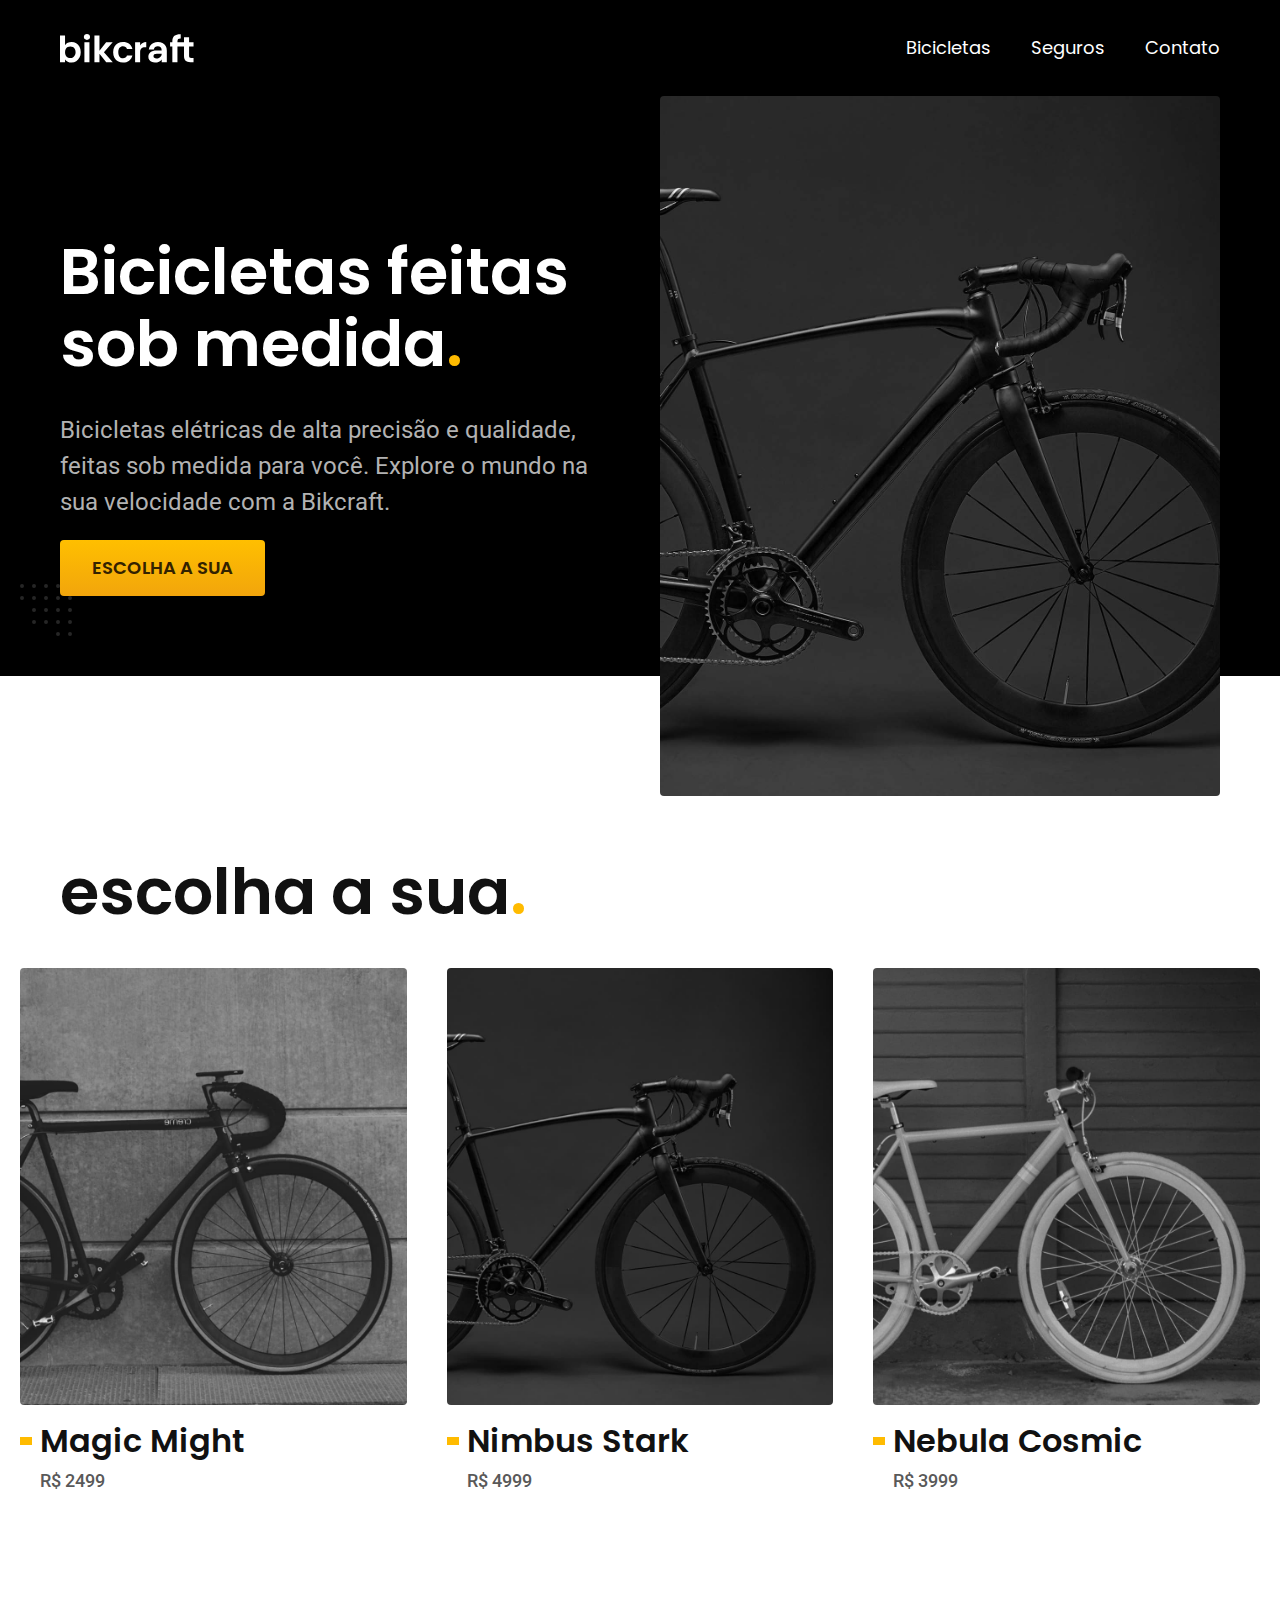
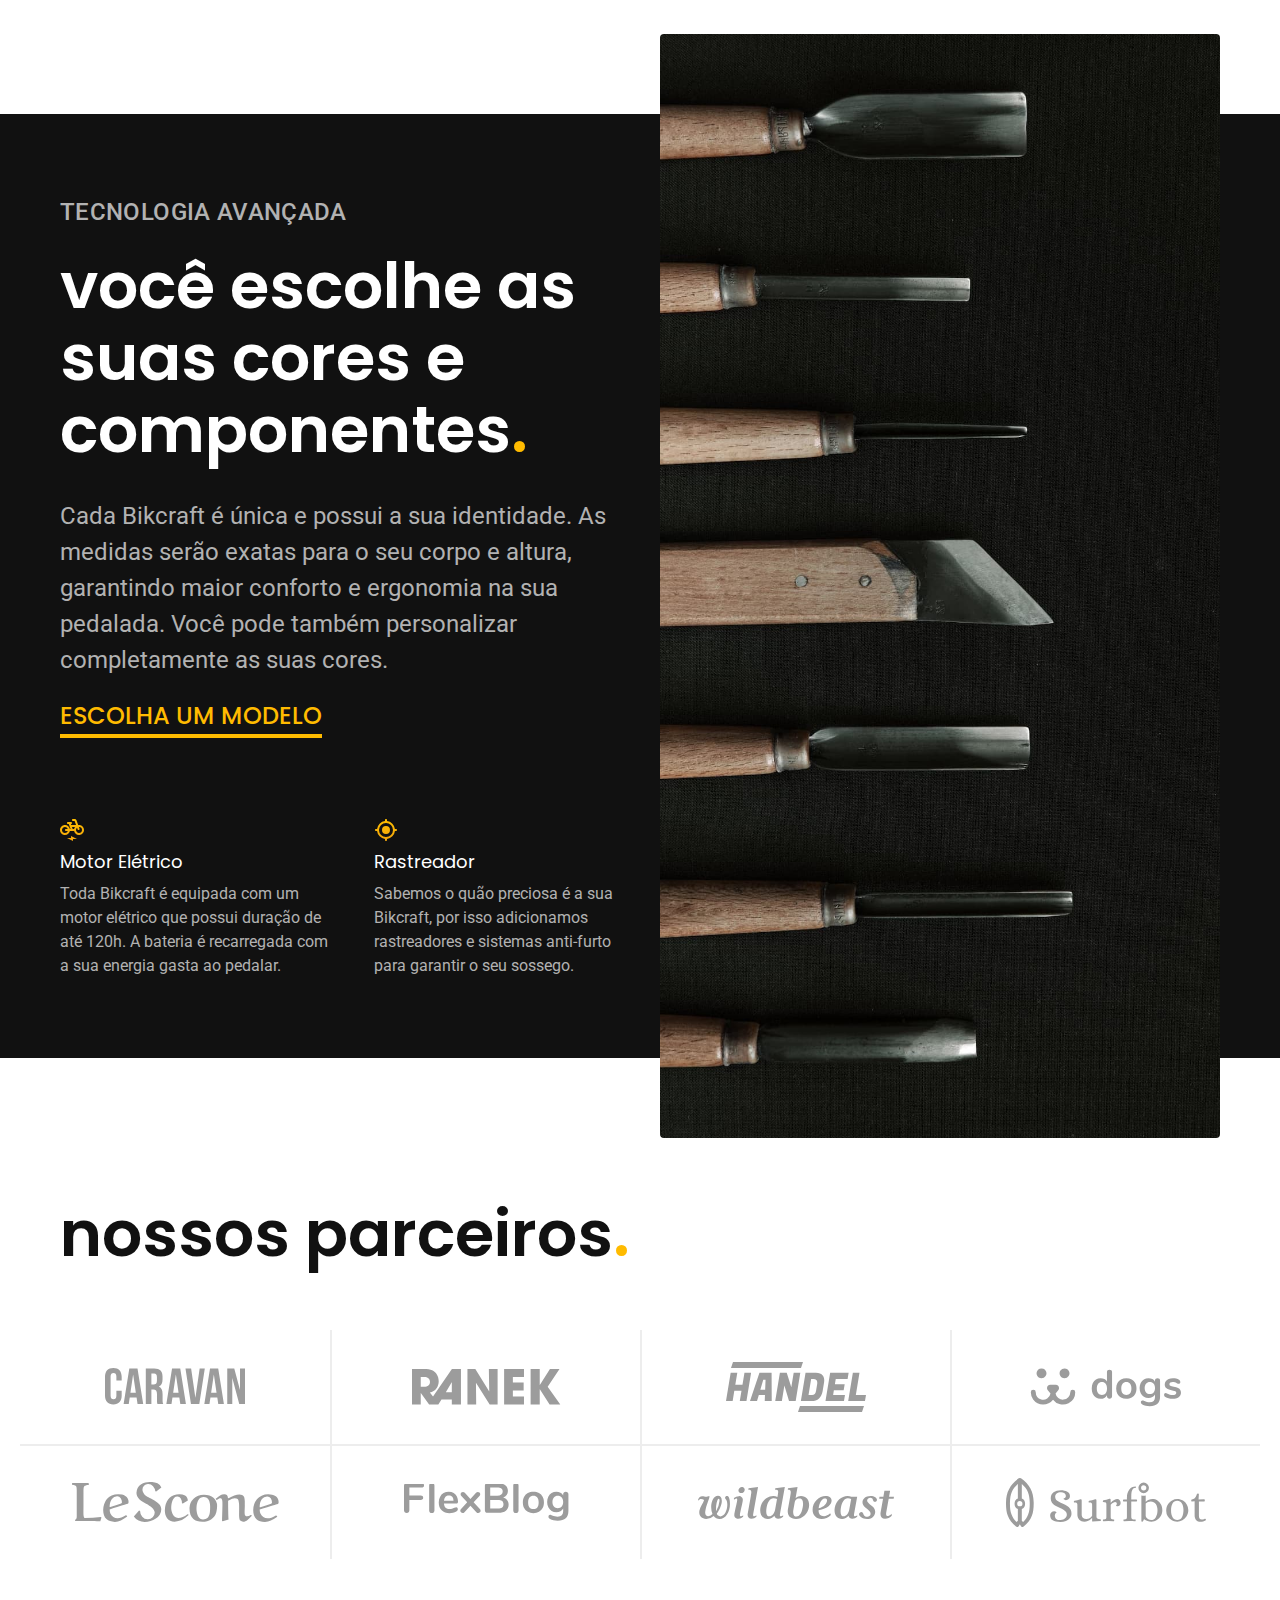
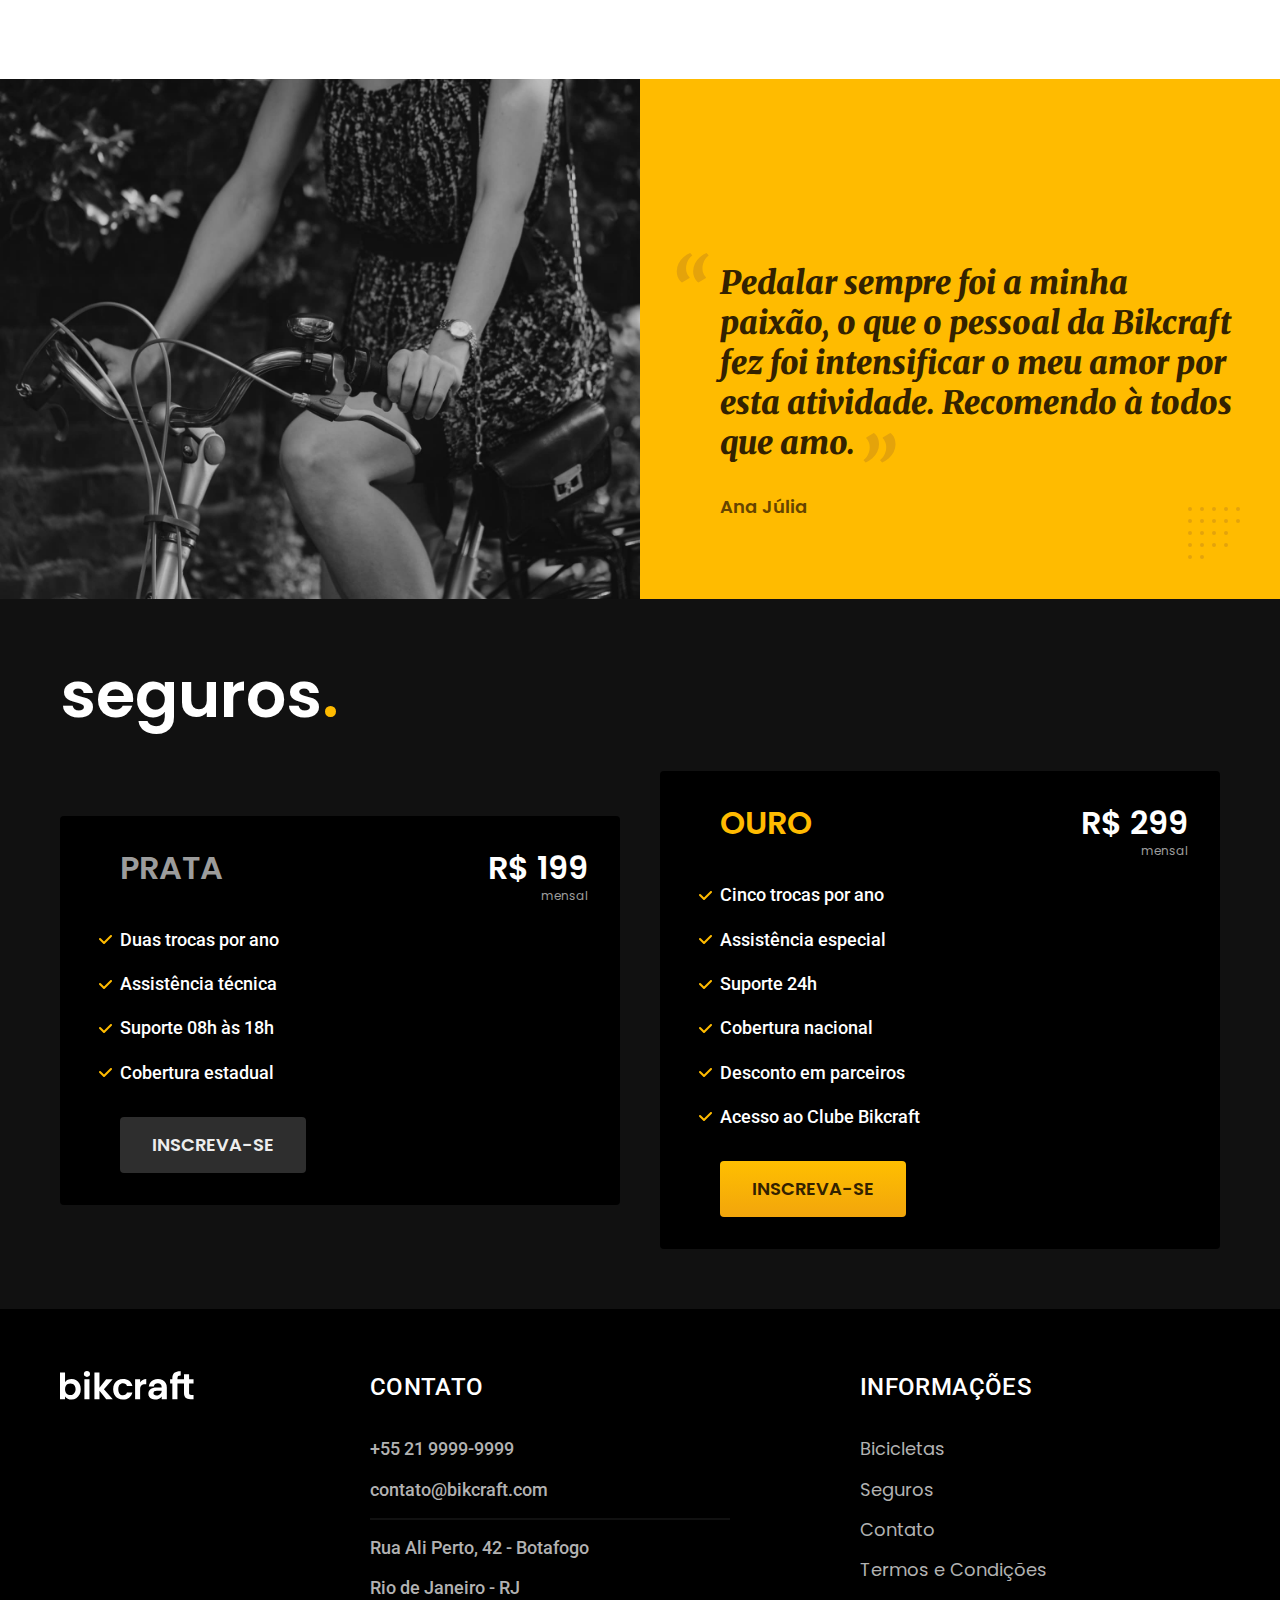
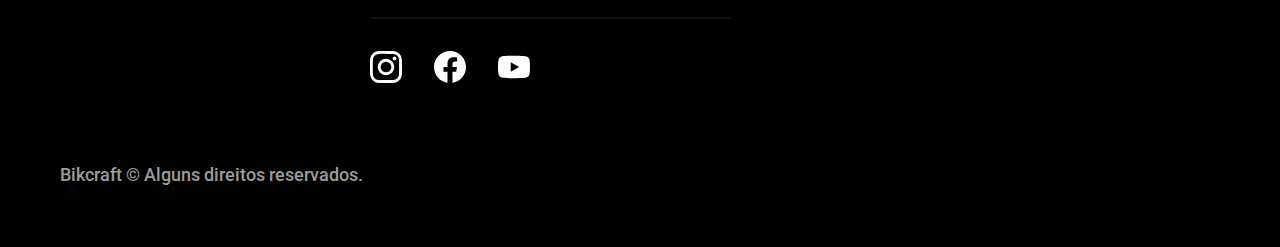
==== commit a43d3b58: "..." ====
--- a/index.html
+++ b/index.html
@@ -10,6 +10,9 @@
 
   <link rel="preload" href="./css/style.css" as="style">
   <link rel="stylesheet" href="./css/style.css">
+  <link rel="preconnect" href="https://fonts.googleapis.com">
+  <link rel="preconnect" href="https://fonts.gstatic.com" crossorigin>
+  <link href="https://fonts.googleapis.com/css2?family=Merriweather:wght@900&family=Poppins:wght@400;600&family=Roboto:wght@400;500&display=swap" rel="stylesheet">
 </head>
 
 <body>
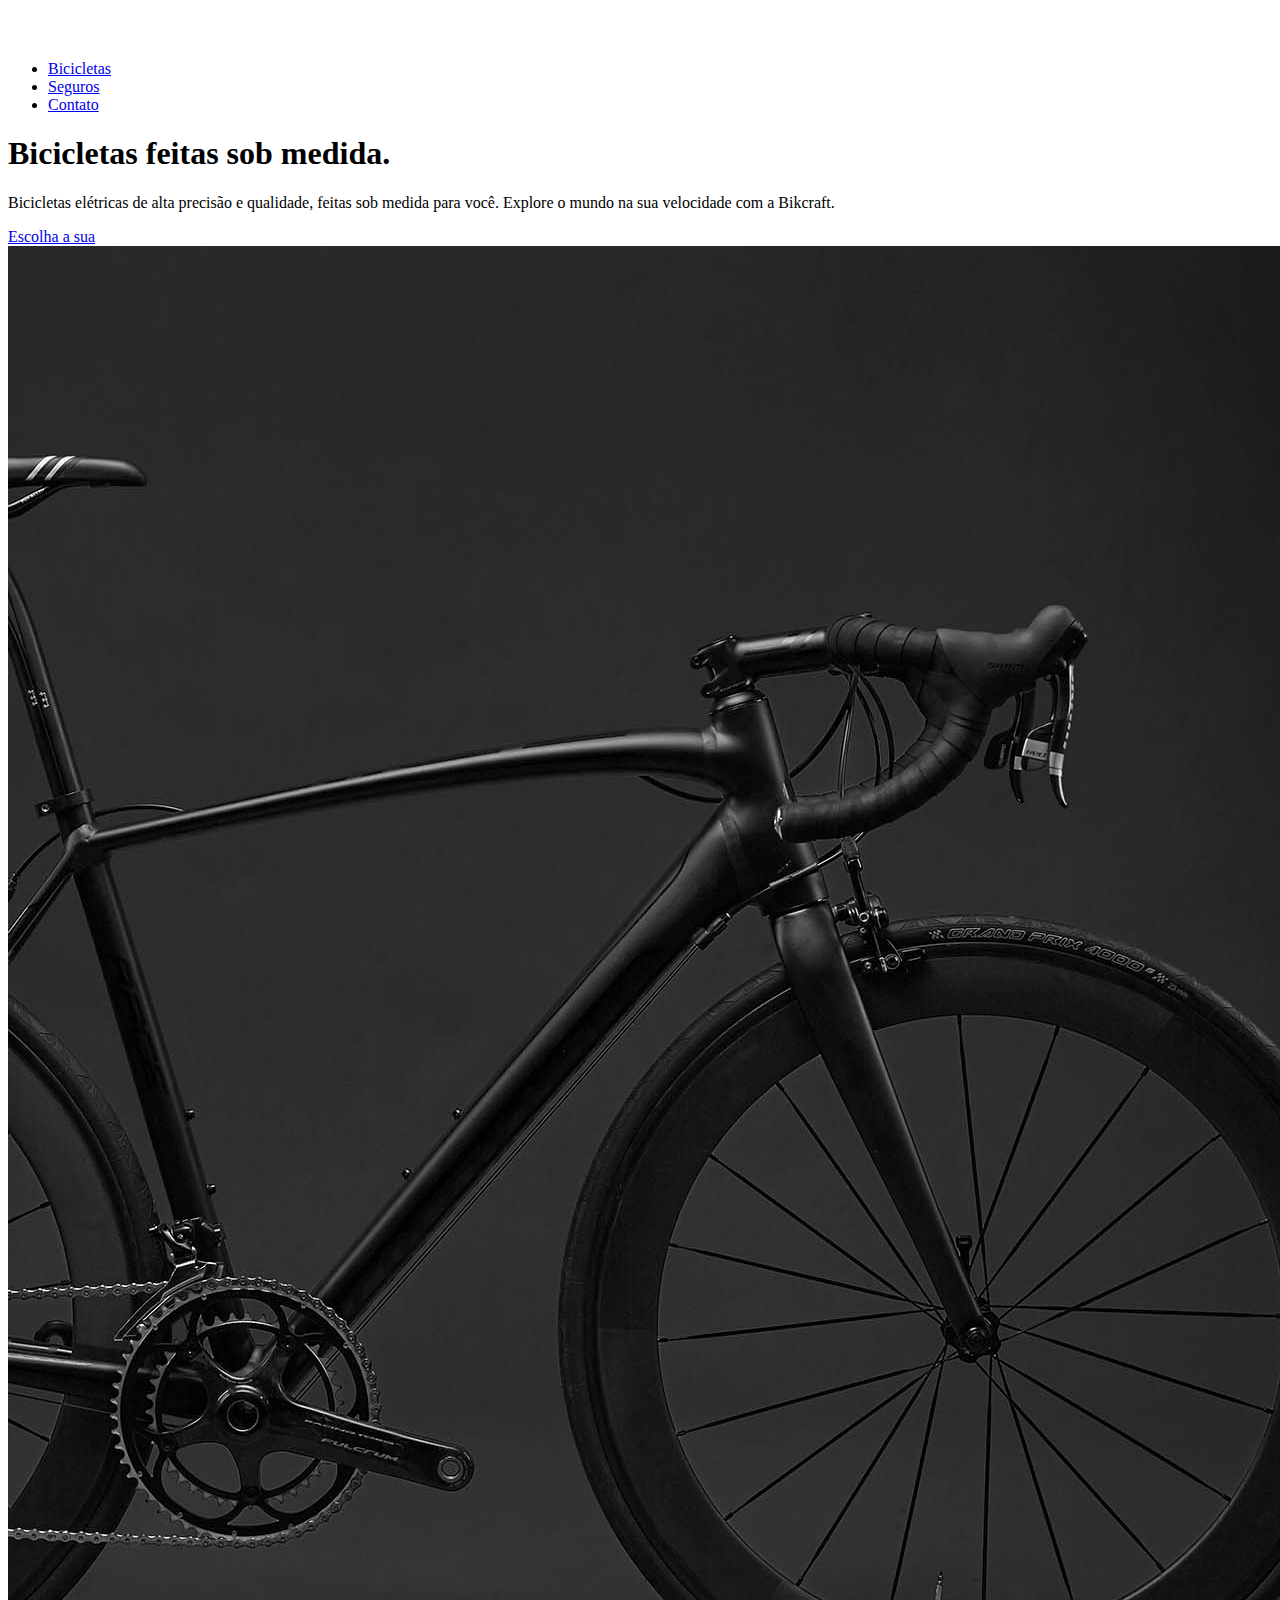
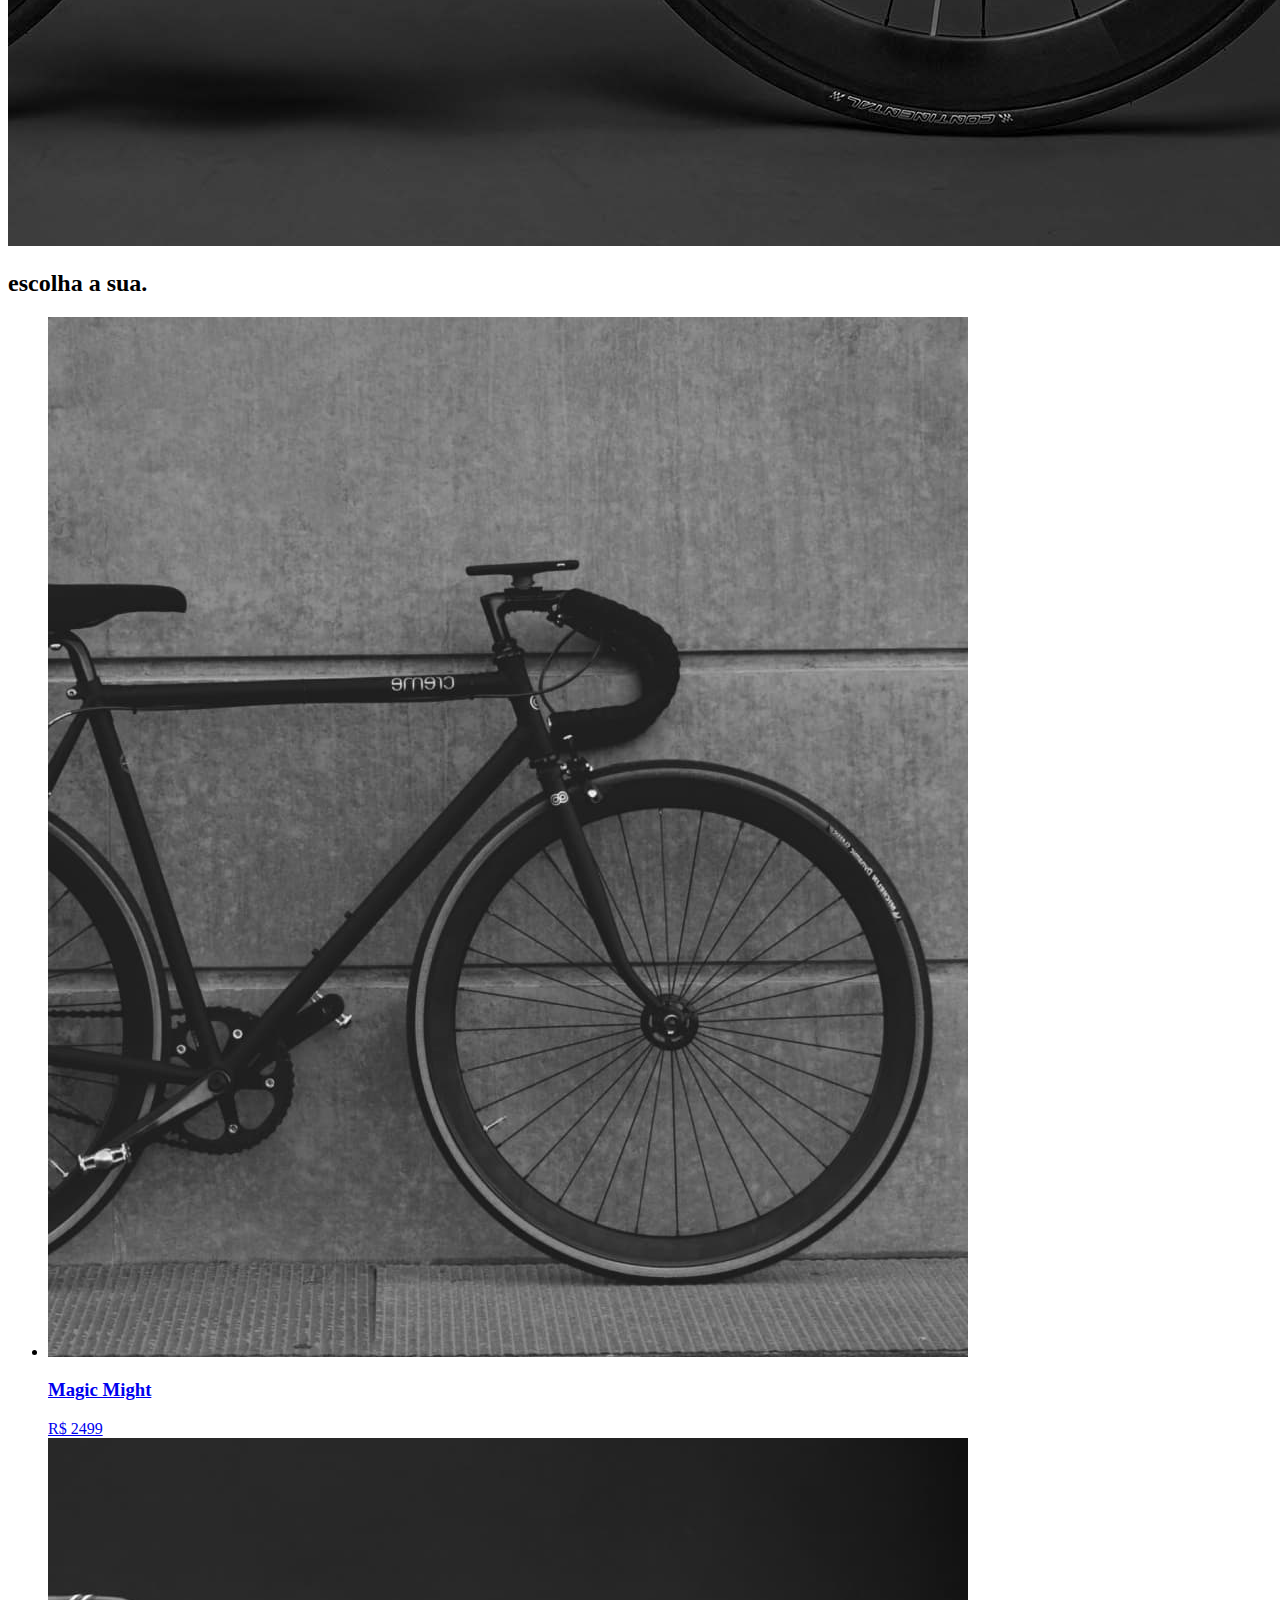
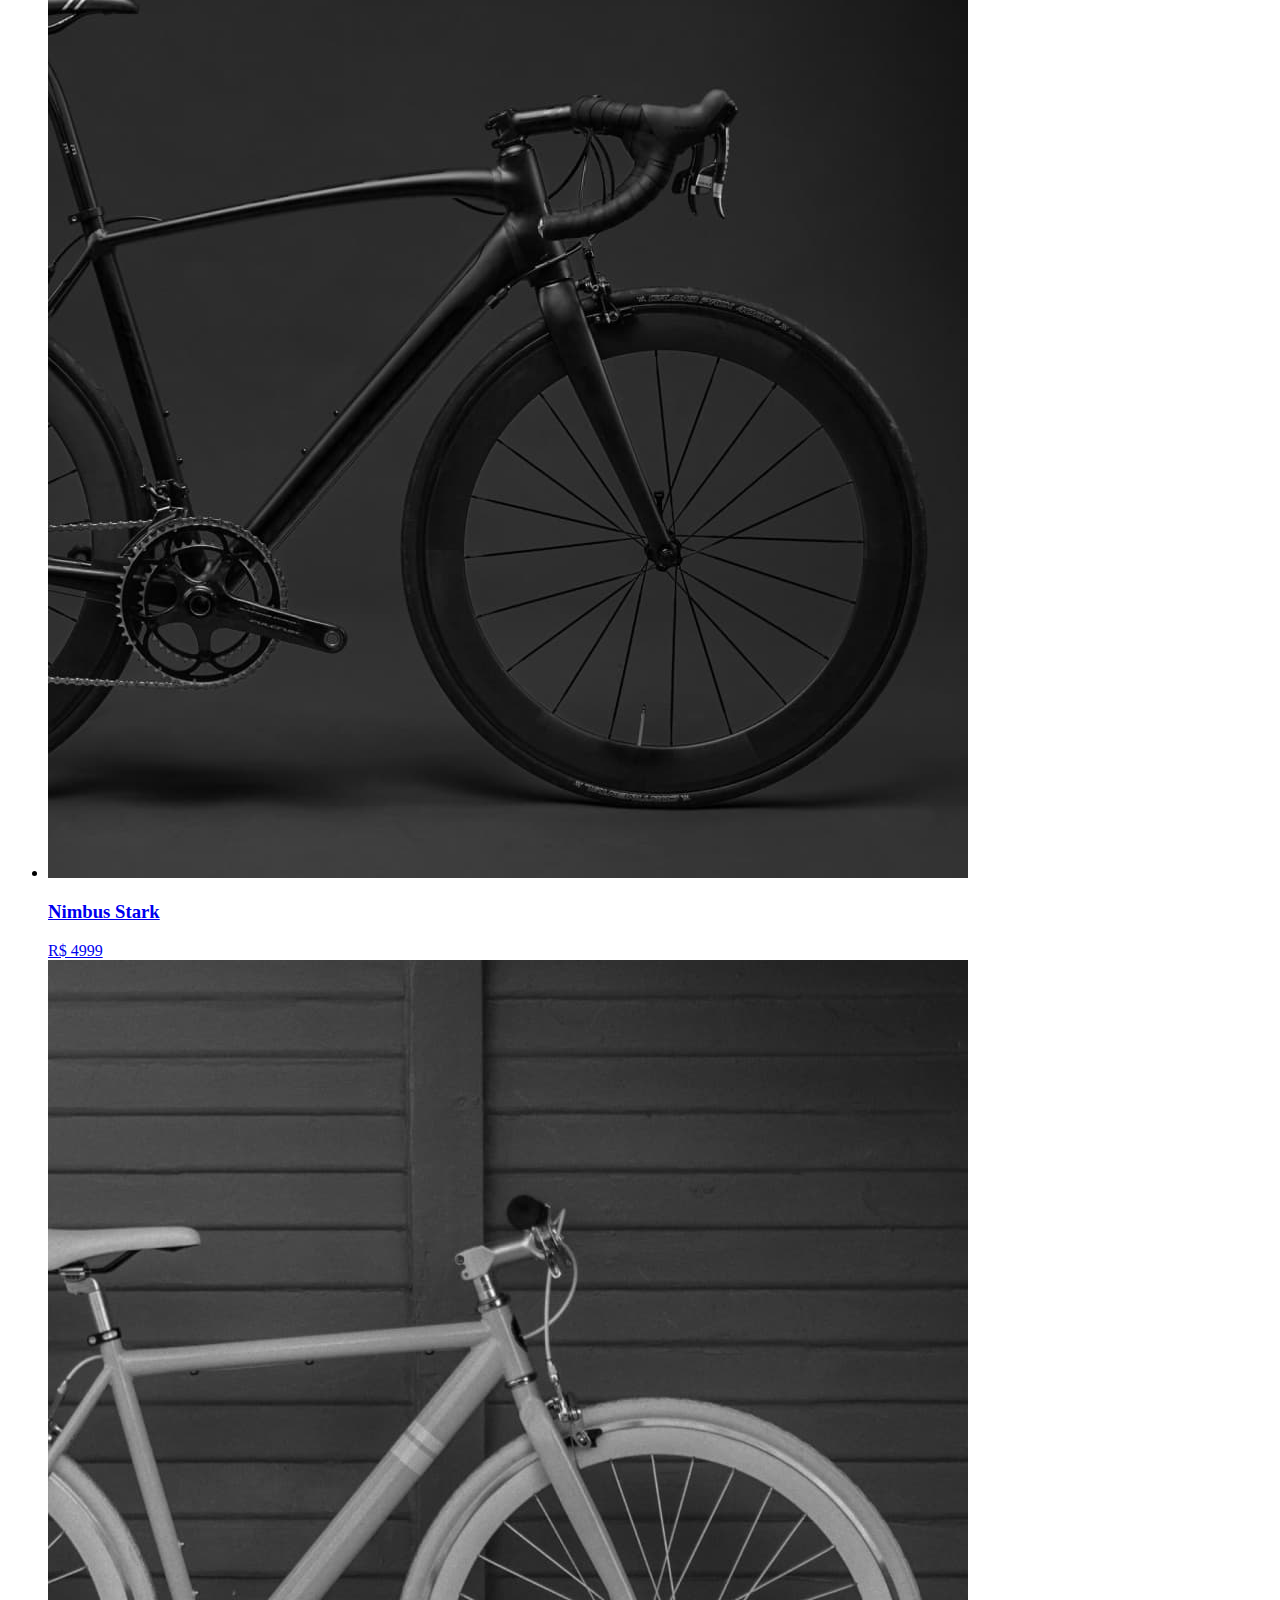
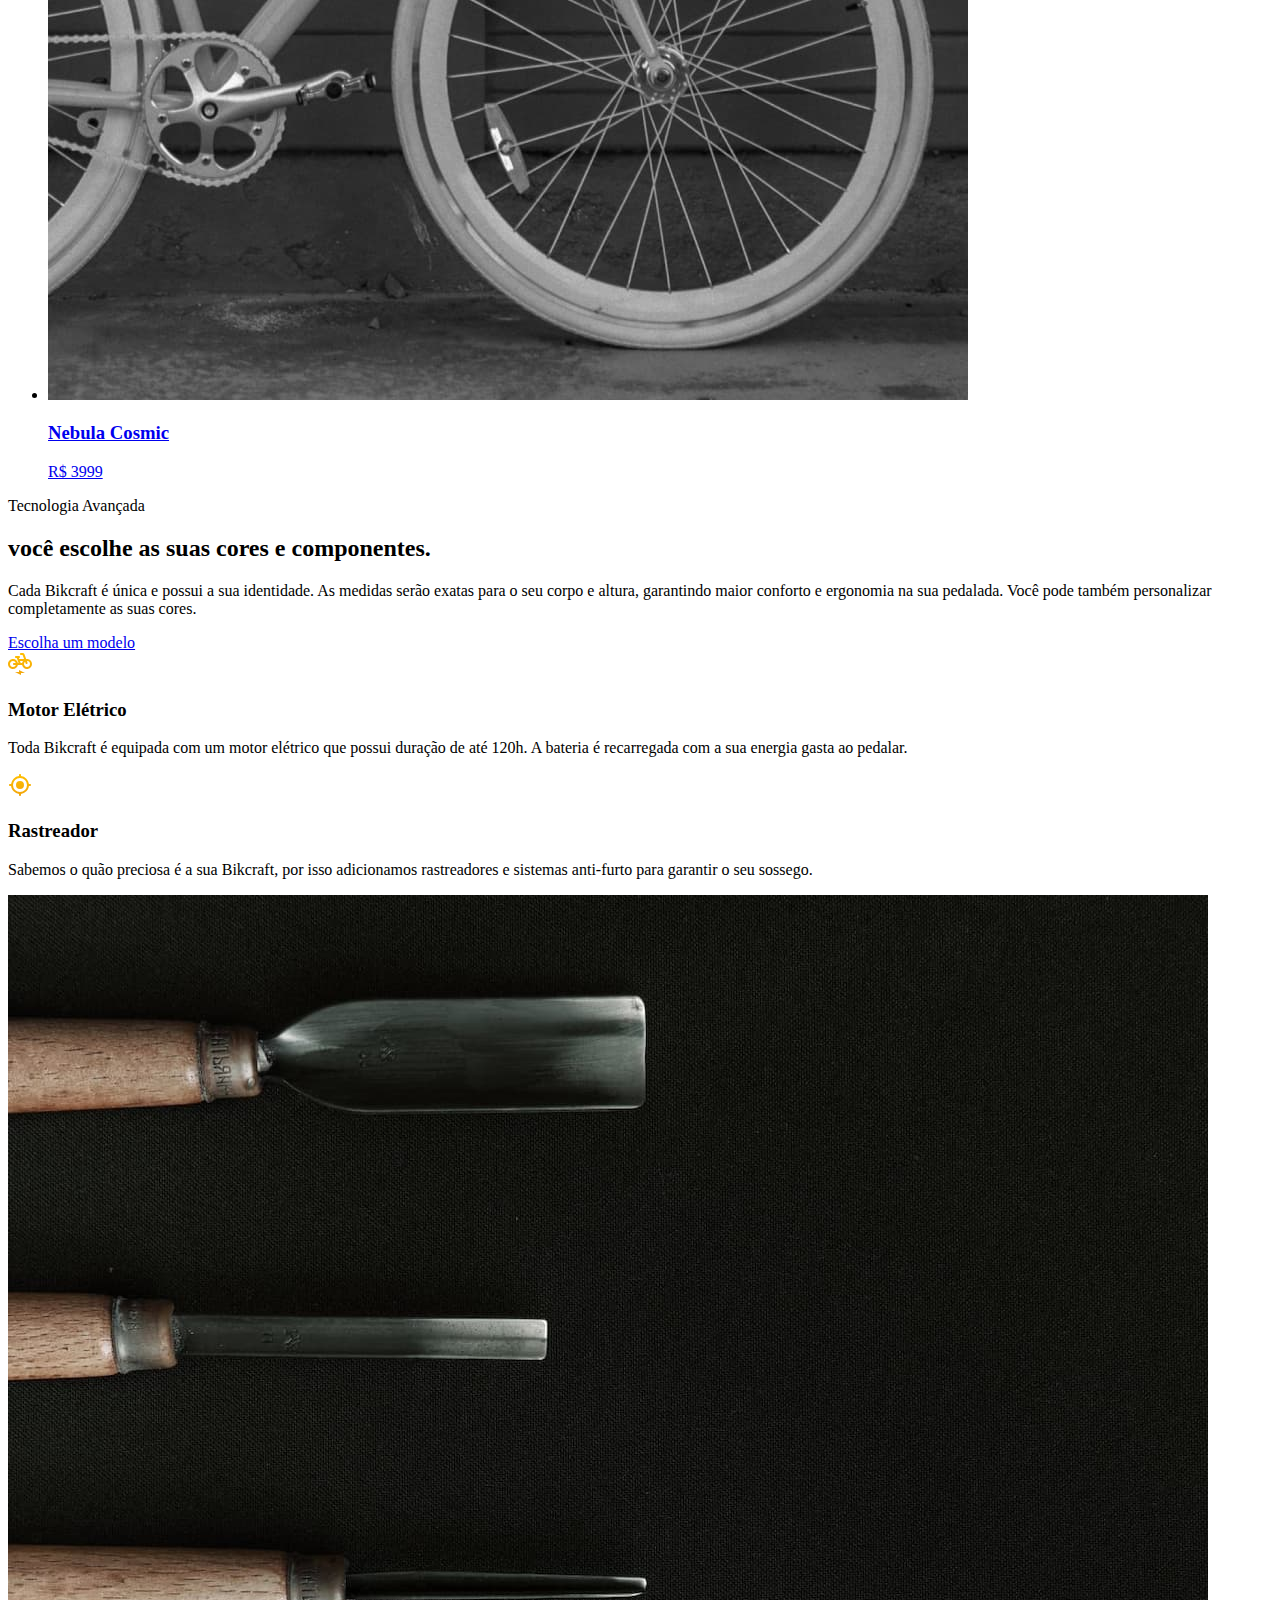
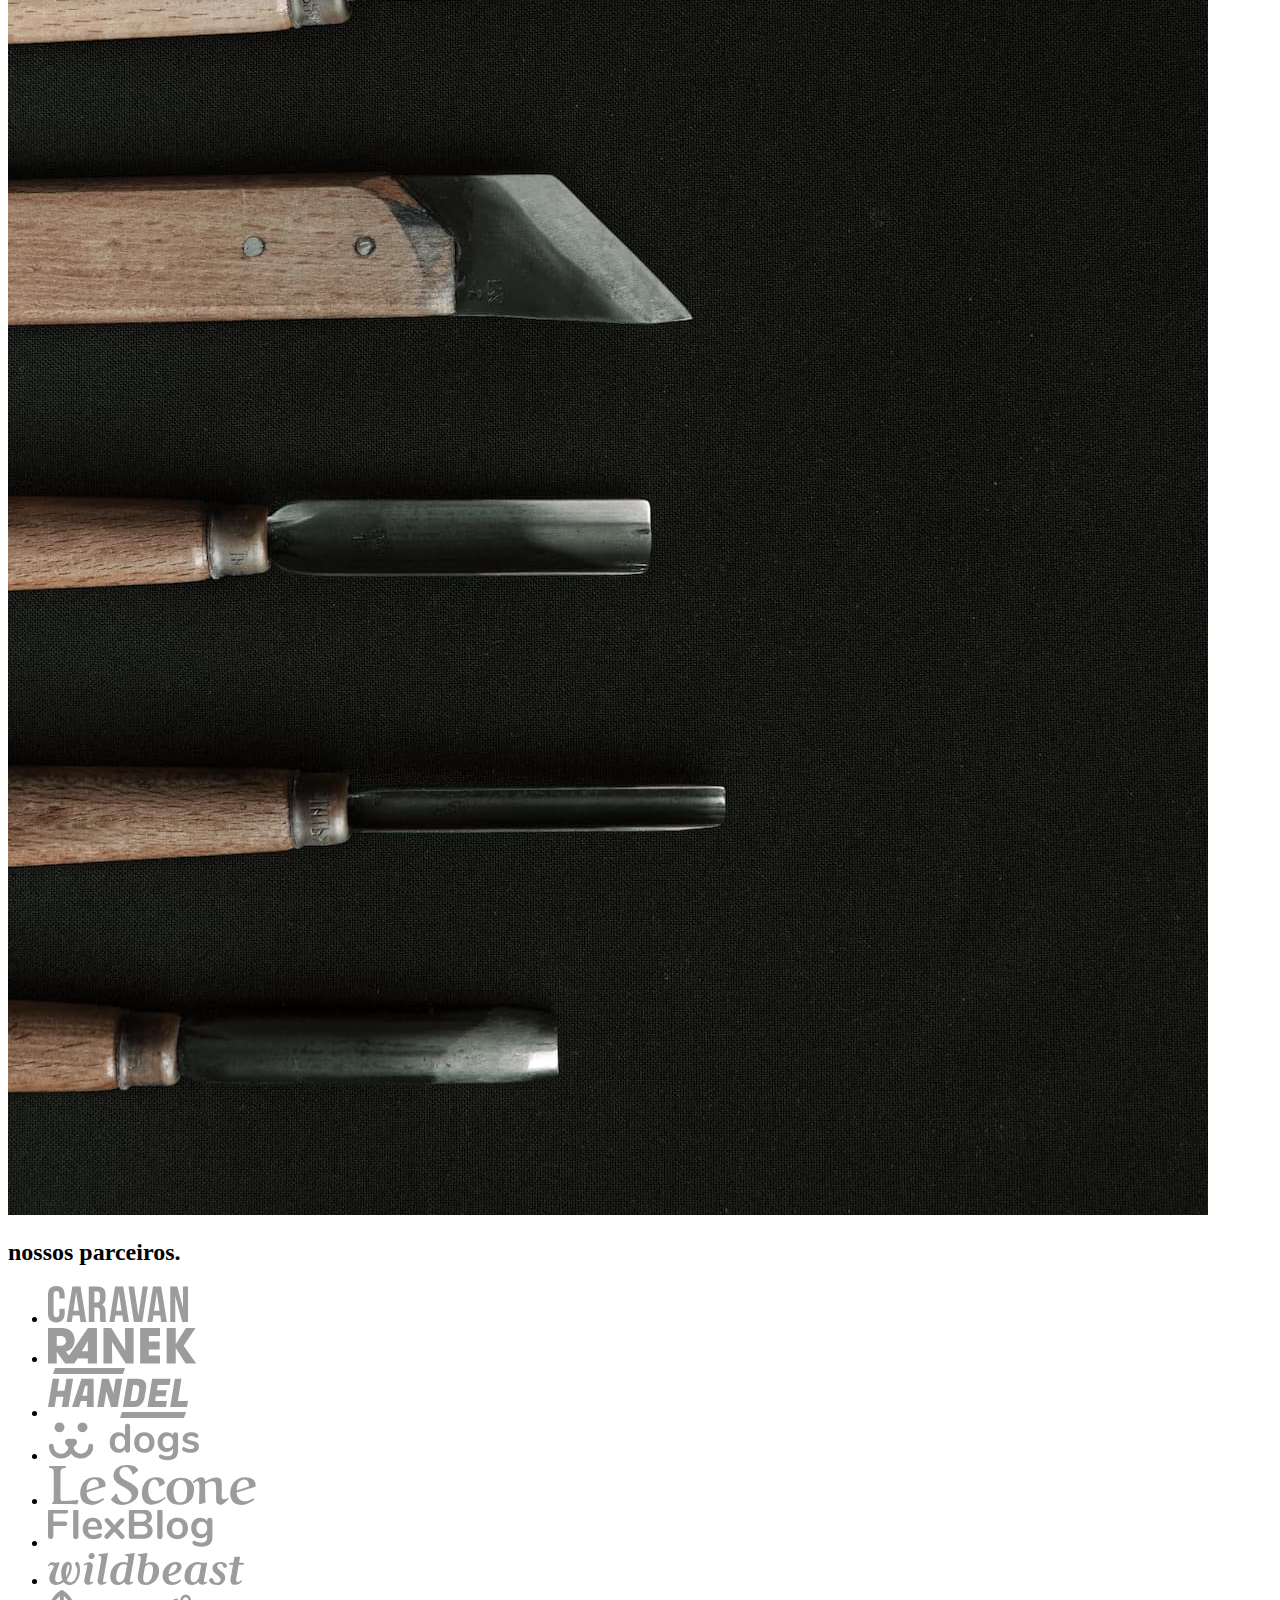
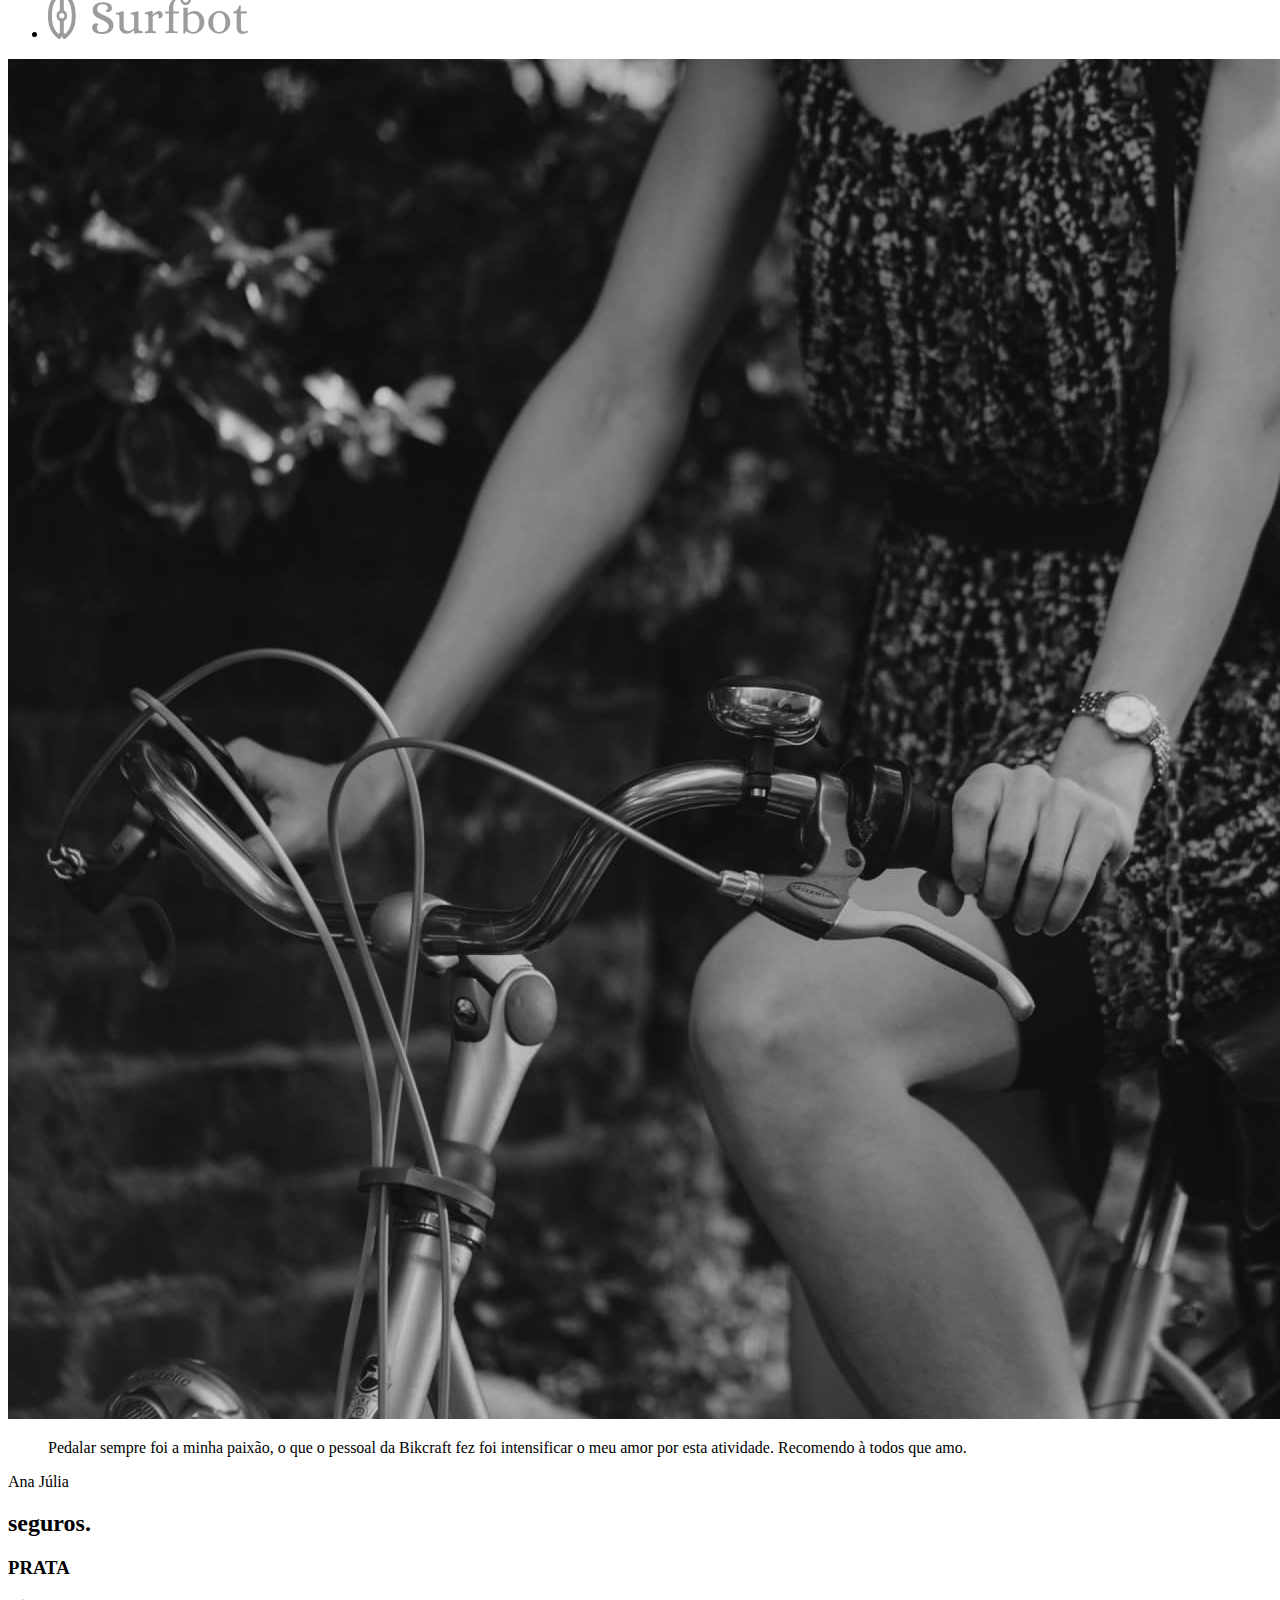
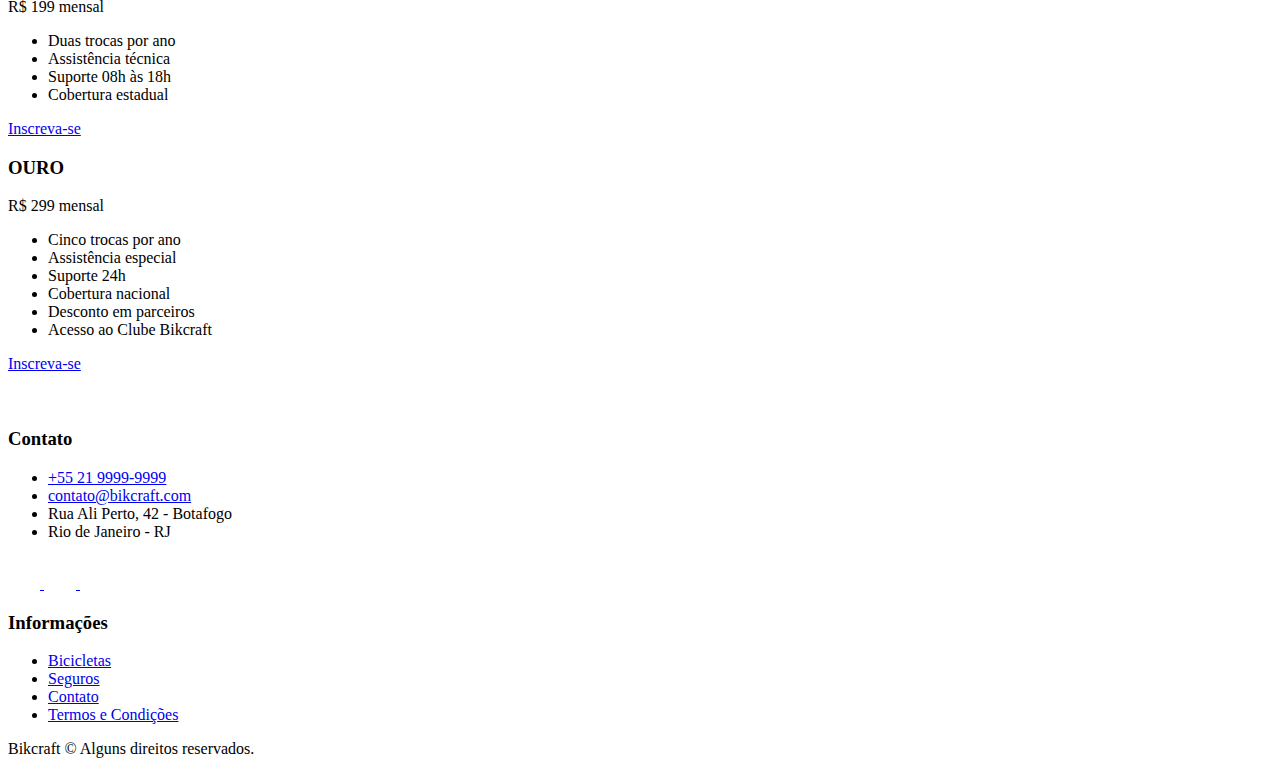
==== commit 96cc274a: "final" ====
--- a/index.html
+++ b/index.html
@@ -2,199 +2,216 @@
 <html lang="pt-br">
 
 <head>
-  <meta charset="UTF-8">
-  <meta name="viewport" content="width=device-width, initial-scale=1.0">
-
-  <title>Bikcraft - Bicicletas Elétricas</title>
-  <meta name="description" content="Bicicletas elétricas de alta precisão e qualidade, feitas sob medida para o cliente. Explore o mundo na sua velocidade com a Bikcraft.">
-
-  <link rel="preload" href="./css/style.css" as="style">
-  <link rel="stylesheet" href="./css/style.css">
-  <link rel="preconnect" href="https://fonts.googleapis.com">
-  <link rel="preconnect" href="https://fonts.gstatic.com" crossorigin>
-  <link href="https://fonts.googleapis.com/css2?family=Merriweather:wght@900&family=Poppins:wght@400;600&family=Roboto:wght@400;500&display=swap" rel="stylesheet">
+    <meta charset="UTF-8">
+    <meta name="viewport" content="width=device-width, initial-scale=1.0">
+
+    <title>Bikcraft - Bicicletas Elétricas</title>
+    <meta name="description"
+          content="Bicicletas elétricas de alta precisão e qualidade, feitas sob medida para o cliente. Explore o mundo na sua velocidade com a Bikcraft.">
+
+
+    <link rel="icon" href="favicon.svg" type="image/svg+xml">
+    <link rel="preload" href="./css/style.min.css" as="style">
+    <link rel="stylesheet" href="./css/style.min.css">
+    <link rel="preconnect" href="https://fonts.googleapis.com">
+    <link rel="preconnect" href="https://fonts.gstatic.com" crossorigin>
+    <link href="https://fonts.googleapis.com/css2?family=Merriweather:wght@900&family=Poppins:wght@400;600&family=Roboto:wght@400;500&display=swap"
+          rel="stylesheet">
+
+    <script>
+        document.documentElement.classList.add('js')
+    </script>
 </head>
 
 <body>
-  <header class="header-bg">
+<header class="header-bg">
     <div class="header container">
-      <a href="./">
+        <a href="./">
+            <img src="./img/bikcraft.svg" width="136" height="32" alt="Bikcraft">
+        </a>
+
+        <nav aria-label="primaria">
+            <ul class="header-menu font-1-m cor-0">
+                <li><a href="./bicicletas.html">Bicicletas</a></li>
+                <li><a href="./seguros.html">Seguros</a></li>
+                <li><a href="./contato.html">Contato</a></li>
+            </ul>
+        </nav>
+    </div>
+</header>
+
+<main class="introducao-bg">
+    <div class="introducao container">
+        <div class="introducao-conteudo">
+            <h1 class="font-1-xxl cor-0">Bicicletas feitas sob medida<span class="cor-p1">.</span></h1>
+            <p class="font-2-l cor-5 fadeInDown" data-anime="400">Bicicletas elétricas de alta precisão e qualidade, feitas sob medida para você.
+                Explore o mundo na sua velocidade com a Bikcraft.</p>
+            <a class="botao fadeInDown" href="./bicicletas.html" data-anime="600">Escolha a sua</a>
+        </div>
+        <picture data-anime="800" class="fadeInRight">
+            <source media="(max-width: 800px)" srcset="./img/bicicletas/nimbus.jpg">
+            <img src="./img/fotos/introducao.jpg" width="1280" height="1600" alt="Bicicleta elétrica preta.">
+        </picture>
+    </div>
+</main>
+
+<article class="bicicletas-lista">
+    <h2 class="container font-1-xxl">escolha a sua<span class="cor-p1">.</span></h2>
+
+    <ul>
+        <li>
+            <a href="./bicicletas/magic.html">
+                <img src="./img/bicicletas/magic-home.jpg" alt="Bicicleta preta" width="920" height="1040">
+                <h3 class="font-1-xl">Magic Might</h3>
+                <span class="font-2-m cor-8">R$ 2499</span>
+            </a>
+        </li>
+        <li>
+            <a href="./bicicletas/nimbus.html">
+                <img src="./img/bicicletas/nimbus-home.jpg" alt="Bicicleta preta" width="920" height="1040">
+                <h3 class="font-1-xl">Nimbus Stark</h3>
+                <span class="font-2-m cor-8">R$ 4999</span>
+            </a>
+        </li>
+        <li>
+            <a href="./bicicletas/nebula.html">
+                <img src="./img/bicicletas/nebula-home.jpg" alt="Bicicleta preta" width="920" height="1040">
+                <h3 class="font-1-xl">Nebula Cosmic</h3>
+                <span class="font-2-m cor-8">R$ 3999</span>
+            </a>
+        </li>
+    </ul>
+</article>
+
+<article class="tecnologia-bg">
+    <div class="tecnologia container">
+        <div class="tecnologia-conteudo">
+            <span class="font-2-l-b cor-5">Tecnologia Avançada</span>
+            <h2 class="font-1-xxl cor-0">você escolhe as suas cores e componentes<span class="cor-p1">.</span></h2>
+            <p class="font-2-l cor-5">Cada Bikcraft é única e possui a sua identidade. As medidas serão exatas para o
+                seu corpo e altura, garantindo maior conforto e ergonomia na sua pedalada. Você pode também personalizar
+                completamente as suas cores.</p>
+            <a class="link" href="./bicicletas.html">Escolha um modelo</a>
+            <div class="tecnologia-vantagens">
+                <div>
+                    <img src="./img/icones/eletrica.svg" width="24" height="24" alt="">
+                    <h3 class="font-1-m cor-0">Motor Elétrico</h3>
+                    <p class="font-2-s cor-5">Toda Bikcraft é equipada com um motor elétrico que possui duração de até
+                        120h. A bateria é recarregada com a sua energia gasta ao pedalar.</p>
+                </div>
+                <div>
+                    <img src="./img/icones/rastreador.svg" width="24" height="24" alt="">
+                    <h3 class="font-1-m cor-0">Rastreador</h3>
+                    <p class="font-2-s cor-5">Sabemos o quão preciosa é a sua Bikcraft, por isso adicionamos
+                        rastreadores e sistemas anti-furto para garantir o seu sossego.</p>
+                </div>
+            </div>
+        </div>
+        <div class="tecnologia-imagem">
+            <img src="./img/fotos/tecnologia.jpg" width="1200" height="1920" alt="">
+        </div>
+    </div>
+</article>
+
+<section class="parceiros" aria-label="Nossos Parceiros">
+    <h2 class="container font-1-xxl">nossos parceiros<span class="cor-p1">.</span></h2>
+
+    <ul>
+        <li><img src="./img/parceiros/caravan.svg" alt="Caravan" width="140" height="38"></li>
+        <li><img src="./img/parceiros/ranek.svg" alt="Ranek" width="149" height="36"></li>
+        <li><img src="./img/parceiros/handel.svg" alt="Handel" width="140" height="50"></li>
+        <li><img src="./img/parceiros/dogs.svg" alt="Dogs" width="152" height="39"></li>
+        <li><img src="./img/parceiros/lescone.svg" alt="LeScone" width="208" height="41"></li>
+        <li><img src="./img/parceiros/flexblog.svg" alt="FlexBlog" width="165" height="38"></li>
+        <li><img src="./img/parceiros/wildbeast.svg" alt="Wildbeast" width="196" height="34"></li>
+        <li><img src="./img/parceiros/surfbot.svg" alt="Surfbot" width="200" height="49"></li>
+    </ul>
+</section>
+
+<section class="depoimento" aria-label="Depoimento">
+    <div>
+        <img src="./img/fotos/depoimento.jpg" width="1560" height="1360" alt="Pessoa pedalando uma bicicleta Bikcraft">
+    </div>
+    <div class="depoimento-conteudo">
+        <blockquote class="font-1-xl cor-p5">
+            <p>Pedalar sempre foi a minha paixão, o que o pessoal da Bikcraft fez foi intensificar o meu amor por esta
+                atividade. Recomendo à todos que amo.</p>
+        </blockquote>
+        <span class="font-1-m-b cor-p4">Ana Júlia</span>
+    </div>
+</section>
+
+<article class="seguros-bg">
+    <div class="seguros container">
+        <h2 class="font-1-xxl cor-0">seguros<span class="cor-p1">.</span></h2>
+        <div class="seguros-item">
+            <h3 class="font-1-xl cor-6">PRATA</h3>
+            <span class="font-1-xl cor-0">R$ 199 <span class="font-1-xs cor-6">mensal</span></span>
+            <ul class="font-2-m cor-0">
+                <li>Duas trocas por ano</li>
+                <li>Assistência técnica</li>
+                <li>Suporte 08h às 18h</li>
+                <li>Cobertura estadual</li>
+            </ul>
+            <a class="botao secundario" href="./orcamento.html">Inscreva-se</a>
+        </div>
+
+        <div class="seguros-item">
+            <h3 class="font-1-xl cor-p1">OURO</h3>
+            <span class="font-1-xl cor-0">R$ 299 <span class="font-1-xs cor-6">mensal</span></span>
+            <ul class="font-2-m cor-0">
+                <li>Cinco trocas por ano</li>
+                <li>Assistência especial</li>
+                <li>Suporte 24h</li>
+                <li>Cobertura nacional</li>
+                <li>Desconto em parceiros</li>
+                <li>Acesso ao Clube Bikcraft</li>
+            </ul>
+            <a class="botao" href="./orcamento.html">Inscreva-se</a>
+        </div>
+    </div>
+</article>
+
+<footer class="footer-bg">
+    <div class="footer container">
         <img src="./img/bikcraft.svg" width="136" height="32" alt="Bikcraft">
-      </a>
-
-      <nav aria-label="primaria">
-        <ul class="header-menu font-1-m cor-0">
-          <li><a href="./bicicletas.html">Bicicletas</a></li>
-          <li><a href="./seguros.html">Seguros</a></li>
-          <li><a href="./contato.html">Contato</a></li>
-        </ul>
-      </nav>
-    </div>
-  </header>
-
-  <main class="introducao-bg">
-    <div class="introducao container">
-      <div class="introducao-conteudo">
-        <h1 class="font-1-xxl cor-0">Bicicletas feitas sob medida<span class="cor-p1">.</span></h1>
-        <p class="font-2-l cor-5">Bicicletas elétricas de alta precisão e qualidade, feitas sob medida para você. Explore o mundo na sua velocidade com a Bikcraft.</p>
-        <a class="botao" href="./bicicletas.html">Escolha a sua</a>
-      </div>
-      <picture>
-        <source media="(max-width: 800px)" srcset="./img/bicicletas/nimbus.jpg">
-        <img src="./img/fotos/introducao.jpg" width="1280" height="1600" alt="Bicicleta elétrica preta.">
-      </picture>
-    </div>
-  </main>
-
-  <article class="bicicletas-lista">
-    <h2 class="container font-1-xxl">escolha a sua<span class="cor-p1">.</span></h2>
-
-    <ul>
-      <li>
-        <a href="./bicicletas/magic.html">
-          <img src="./img/bicicletas/magic-home.jpg" alt="Bicicleta preta" width="920" height="1040">
-          <h3 class="font-1-xl">Magic Might</h3>
-          <span class="font-2-m cor-8">R$ 2499</span>
-        </a>
-      </li>
-      <li>
-        <a href="./bicicletas/nimbus.html">
-          <img src="./img/bicicletas/nimbus-home.jpg" alt="Bicicleta preta" width="920" height="1040">
-          <h3 class="font-1-xl">Nimbus Stark</h3>
-          <span class="font-2-m cor-8">R$ 4999</span>
-        </a>
-      </li>
-      <li>
-        <a href="./bicicletas/nebula.html">
-          <img src="./img/bicicletas/nebula-home.jpg" alt="Bicicleta preta" width="920" height="1040">
-          <h3 class="font-1-xl">Nebula Cosmic</h3>
-          <span class="font-2-m cor-8">R$ 3999</span>
-        </a>
-      </li>
-    </ul>
-  </article>
-
-  <article class="tecnologia-bg">
-    <div class="tecnologia container">
-      <div class="tecnologia-conteudo">
-        <span class="font-2-l-b cor-5">Tecnologia Avançada</span>
-        <h2 class="font-1-xxl cor-0">você escolhe as suas cores e componentes<span class="cor-p1">.</span></h2>
-        <p class="font-2-l cor-5">Cada Bikcraft é única e possui a sua identidade. As medidas serão exatas para o seu corpo e altura, garantindo maior conforto e ergonomia na sua pedalada. Você pode também personalizar completamente as suas cores.</p>
-        <a class="link" href="./bicicletas.html">Escolha um modelo</a>
-        <div class="tecnologia-vantagens">
-          <div>
-            <img src="./img/icones/eletrica.svg" width="24" height="24" alt="">
-            <h3 class="font-1-m cor-0">Motor Elétrico</h3>
-            <p class="font-2-s cor-5">Toda Bikcraft é equipada com um motor elétrico que possui duração de até 120h. A bateria é recarregada com a sua energia gasta ao pedalar.</p>
-          </div>
-          <div>
-            <img src="./img/icones/rastreador.svg" width="24" height="24" alt="">
-            <h3 class="font-1-m cor-0">Rastreador</h3>
-            <p class="font-2-s cor-5">Sabemos o quão preciosa é a sua Bikcraft, por isso adicionamos rastreadores e sistemas anti-furto para garantir o seu sossego.</p>
-          </div>
-        </div>
-      </div>
-      <div class="tecnologia-imagem">
-        <img src="./img/fotos/tecnologia.jpg" width="1200" height="1920" alt="">
-      </div>
-    </div>
-  </article>
-
-  <section class="parceiros" aria-label="Nossos Parceiros">
-    <h2 class="container font-1-xxl">nossos parceiros<span class="cor-p1">.</span></h2>
-
-    <ul>
-      <li><img src="./img/parceiros/caravan.svg" alt="Caravan" width="140" height="38"></li>
-      <li><img src="./img/parceiros/ranek.svg" alt="Ranek" width="149" height="36"></li>
-      <li><img src="./img/parceiros/handel.svg" alt="Handel" width="140" height="50"></li>
-      <li><img src="./img/parceiros/dogs.svg" alt="Dogs" width="152" height="39"></li>
-      <li><img src="./img/parceiros/lescone.svg" alt="LeScone" width="208" height="41"></li>
-      <li><img src="./img/parceiros/flexblog.svg" alt="FlexBlog" width="165" height="38"></li>
-      <li><img src="./img/parceiros/wildbeast.svg" alt="Wildbeast" width="196" height="34"></li>
-      <li><img src="./img/parceiros/surfbot.svg" alt="Surfbot" width="200" height="49"></li>
-    </ul>
-  </section>
-
-  <section class="depoimento" aria-label="Depoimento">
-    <div>
-      <img src="./img/fotos/depoimento.jpg" width="1560" height="1360" alt="Pessoa pedalando uma bicicleta Bikcraft">
-    </div>
-    <div class="depoimento-conteudo">
-      <blockquote class="font-1-xl cor-p5">
-        <p>Pedalar sempre foi a minha paixão, o que o pessoal da Bikcraft fez foi intensificar o meu amor por esta atividade. Recomendo à todos que amo.</p>
-      </blockquote>
-      <span class="font-1-m-b cor-p4">Ana Júlia</span>
-    </div>
-  </section>
-
-  <article class="seguros-bg">
-    <div class="seguros container">
-      <h2 class="font-1-xxl cor-0">seguros<span class="cor-p1">.</span></h2>
-      <div class="seguros-item">
-        <h3 class="font-1-xl cor-6">PRATA</h3>
-        <span class="font-1-xl cor-0">R$ 199 <span class="font-1-xs cor-6">mensal</span></span>
-        <ul class="font-2-m cor-0">
-          <li>Duas trocas por ano</li>
-          <li>Assistência técnica</li>
-          <li>Suporte 08h às 18h</li>
-          <li>Cobertura estadual</li>
-        </ul>
-        <a class="botao secundario" href="./orcamento.html">Inscreva-se</a>
-      </div>
-
-      <div class="seguros-item">
-        <h3 class="font-1-xl cor-p1">OURO</h3>
-        <span class="font-1-xl cor-0">R$ 299 <span class="font-1-xs cor-6">mensal</span></span>
-        <ul class="font-2-m cor-0">
-          <li>Cinco trocas por ano</li>
-          <li>Assistência especial</li>
-          <li>Suporte 24h</li>
-          <li>Cobertura nacional</li>
-          <li>Desconto em parceiros</li>
-          <li>Acesso ao Clube Bikcraft</li>
-        </ul>
-        <a class="botao" href="./orcamento.html">Inscreva-se</a>
-      </div>
-    </div>
-  </article>
-
-  <footer class="footer-bg">
-    <div class="footer container">
-      <img src="./img/bikcraft.svg" width="136" height="32" alt="Bikcraft">
-      <div class="footer-contato">
-        <h3 class="font-2-l-b cor-0">Contato</h3>
-        <ul class="font-2-m cor-5">
-          <li><a href="tel:+552199999999">+55 21 9999-9999</a></li>
-          <li><a href="mailto:contato@bikcraft.com">contato@bikcraft.com</a></li>
-          <li>Rua Ali Perto, 42 - Botafogo</li>
-          <li>Rio de Janeiro - RJ</li>
-        </ul>
-        <div class="footer-redes">
-          <a href="./">
-            <img src="./img/redes/instagram.svg" width="32" height="32" alt="Instagram">
-          </a>
-          <a href="./">
-            <img src="./img/redes/facebook.svg" width="32" height="32" alt="Facebook">
-          </a>
-          <a href="./">
-            <img src="./img/redes/youtube.svg" width="32" height="32" alt="Youtube">
-          </a>
-        </div>
-      </div>
-      <div class="footer-informacoes">
-        <h3 class="font-2-l-b cor-0">Informações</h3>
-        <nav>
-          <ul class="font-1-m cor-5">
-            <li><a href="./bicicletas.html">Bicicletas</a></li>
-            <li><a href="./seguros.html">Seguros</a></li>
-            <li><a href="./contato.html">Contato</a></li>
-            <li><a href="./termos.html">Termos e Condições</a></li>
-          </ul>
-        </nav>
-      </div>
-      <p class="footer-copy font-2-m cor-6">Bikcraft © Alguns direitos reservados.</p>
-    </div>
-  </footer>
+        <div class="footer-contato">
+            <h3 class="font-2-l-b cor-0">Contato</h3>
+            <ul class="font-2-m cor-5">
+                <li><a href="tel:+552199999999">+55 21 9999-9999</a></li>
+                <li><a href="mailto:contato@bikcraft.com">contato@bikcraft.com</a></li>
+                <li>Rua Ali Perto, 42 - Botafogo</li>
+                <li>Rio de Janeiro - RJ</li>
+            </ul>
+            <div class="footer-redes">
+                <a href="./">
+                    <img src="./img/redes/instagram.svg" width="32" height="32" alt="Instagram">
+                </a>
+                <a href="./">
+                    <img src="./img/redes/facebook.svg" width="32" height="32" alt="Facebook">
+                </a>
+                <a href="./">
+                    <img src="./img/redes/youtube.svg" width="32" height="32" alt="Youtube">
+                </a>
+            </div>
+        </div>
+        <div class="footer-informacoes">
+            <h3 class="font-2-l-b cor-0">Informações</h3>
+            <nav>
+                <ul class="font-1-m cor-5">
+                    <li><a href="./bicicletas.html">Bicicletas</a></li>
+                    <li><a href="./seguros.html">Seguros</a></li>
+                    <li><a href="./contato.html">Contato</a></li>
+                    <li><a href="./termos.html">Termos e Condições</a></li>
+                </ul>
+            </nav>
+        </div>
+        <p class="footer-copy font-2-m cor-6">Bikcraft © Alguns direitos reservados.</p>
+    </div>
+</footer>
+<script src="js/plugins/simple-anime.js"></script>
+<script src="js/Script.js"></script>
+
 </body>
 
 </html>